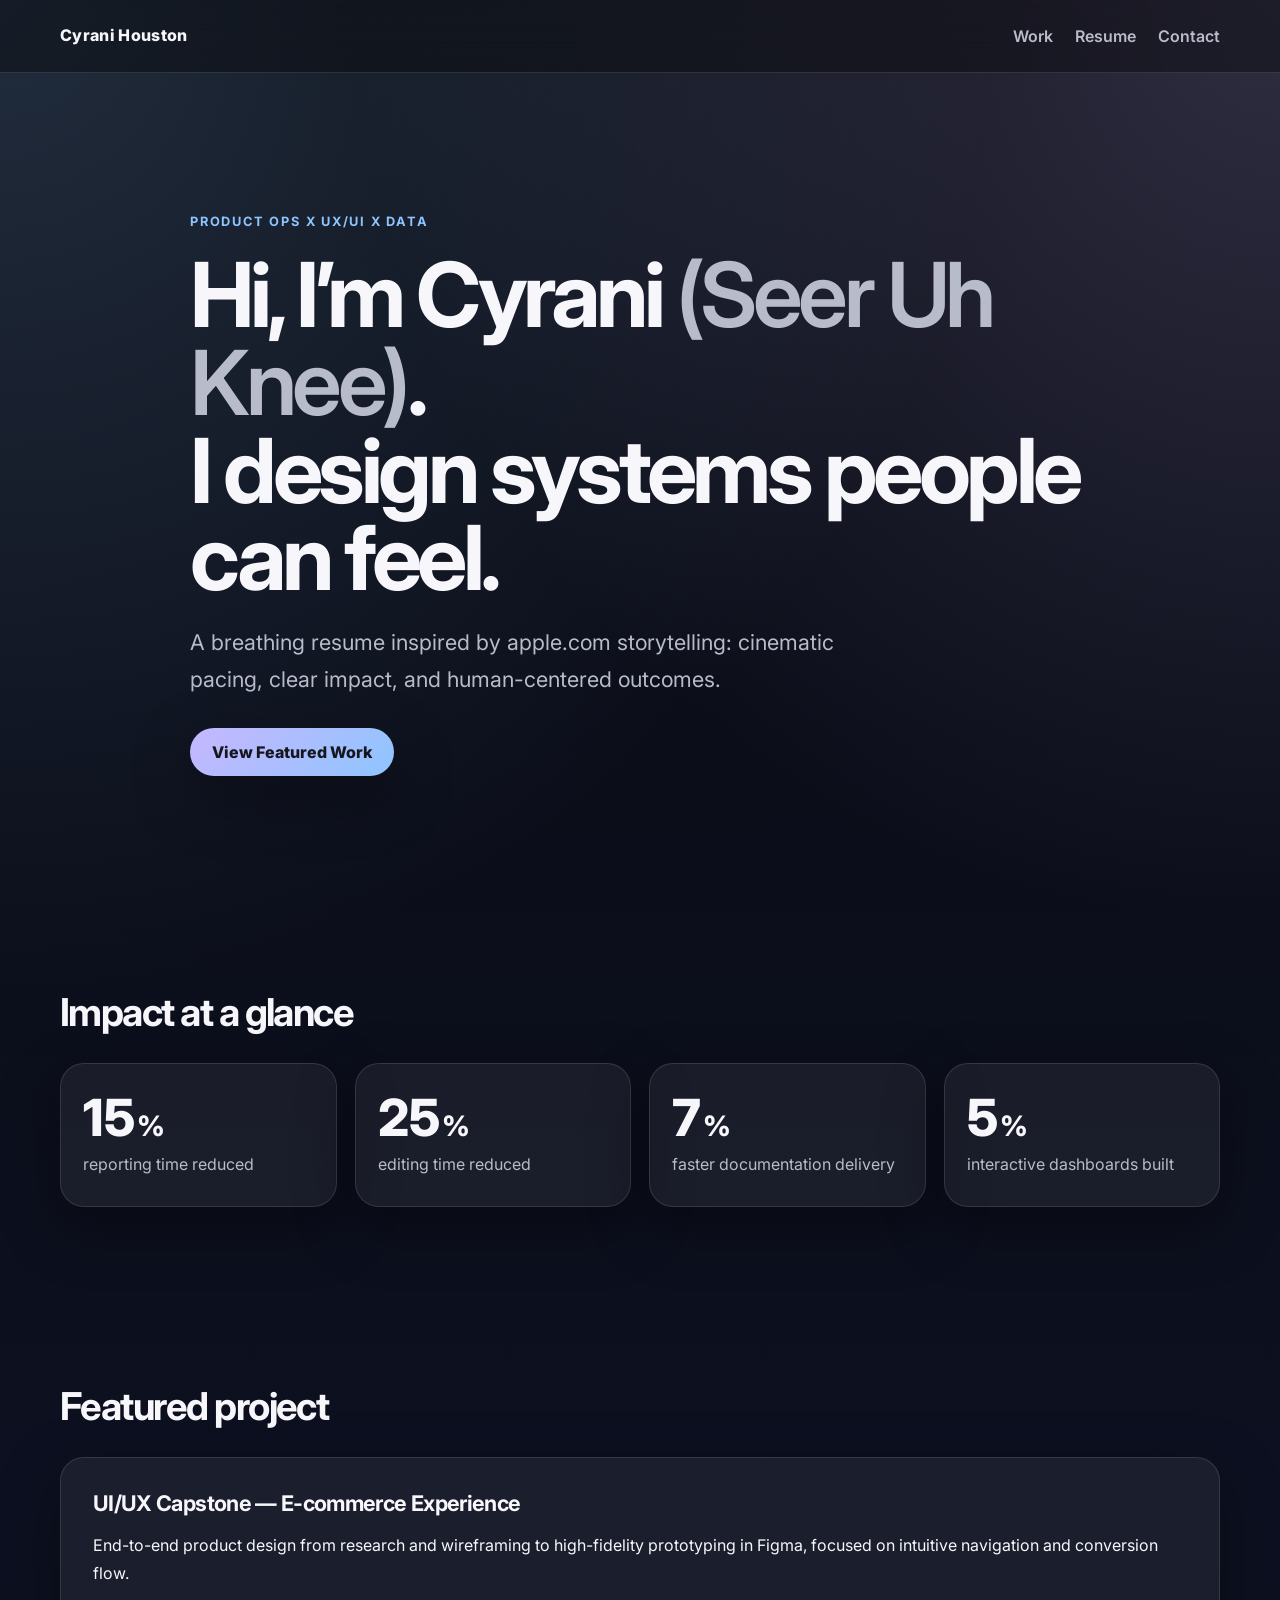
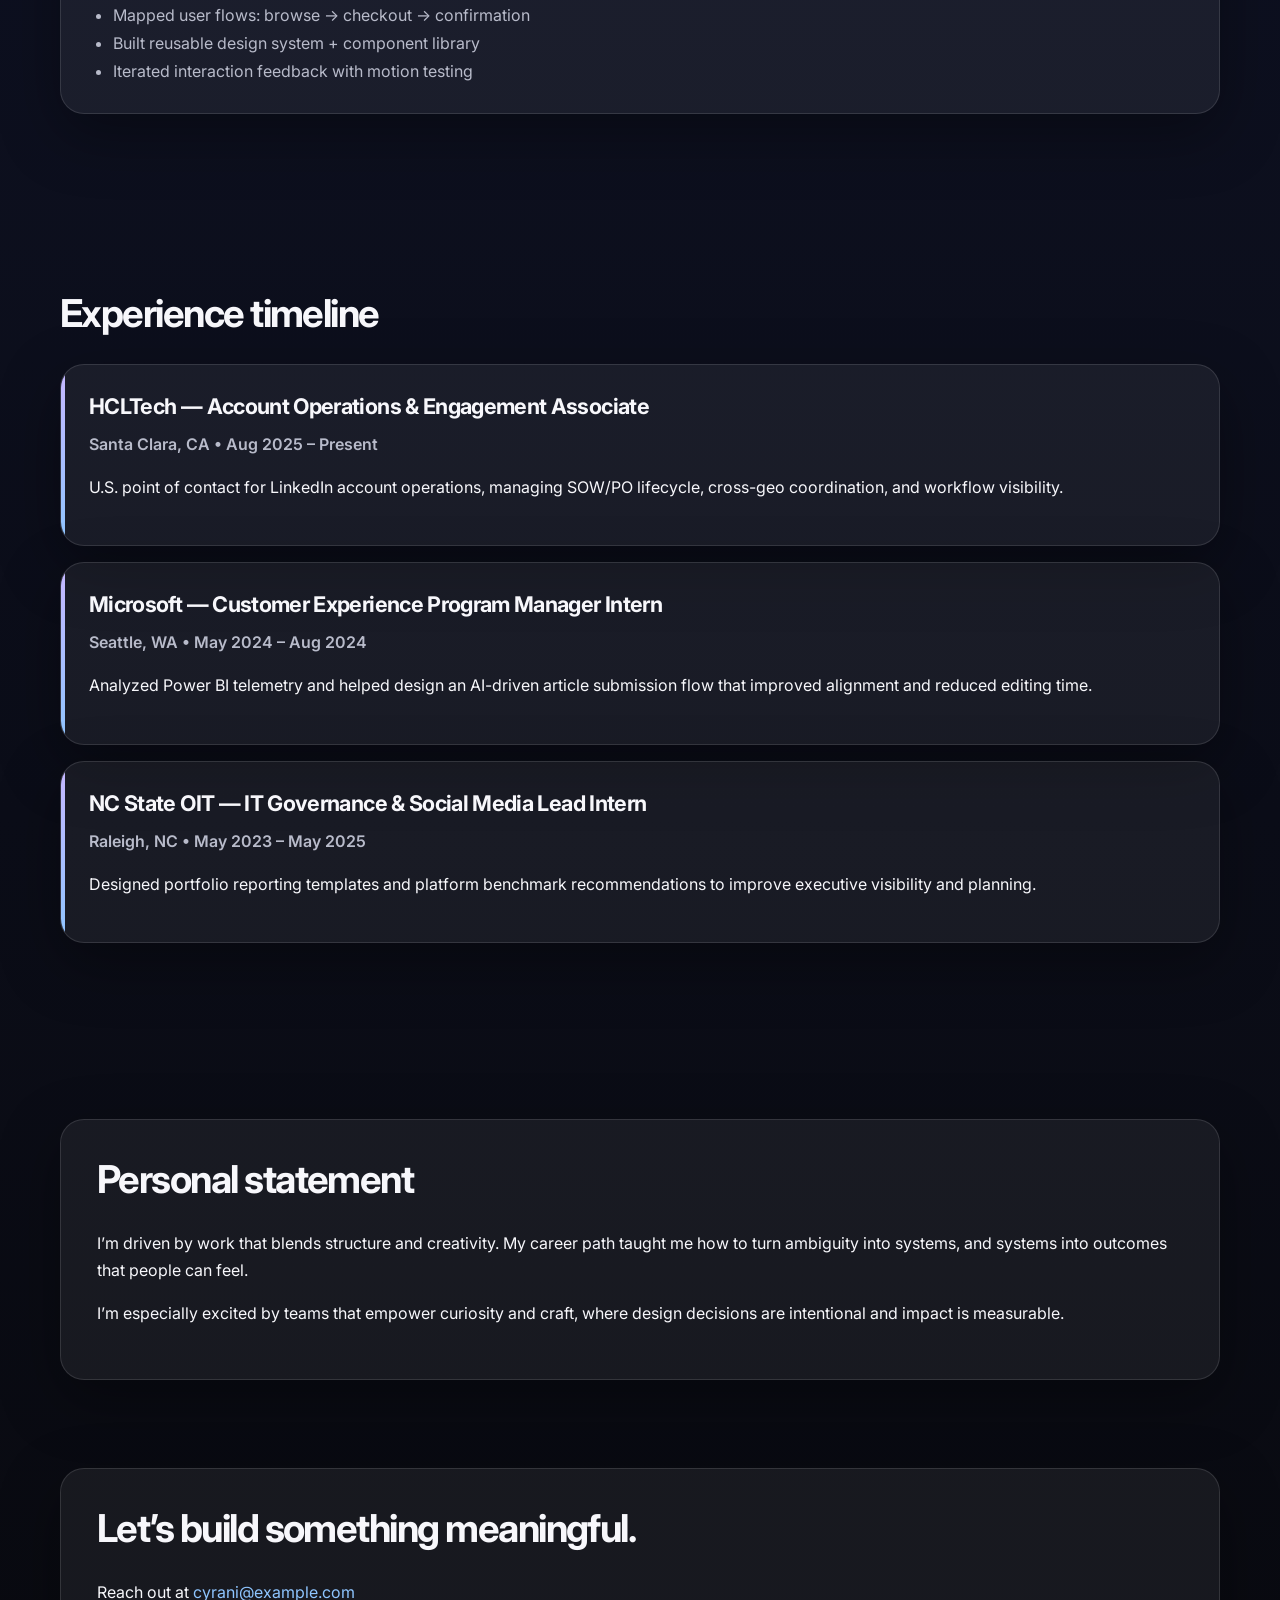
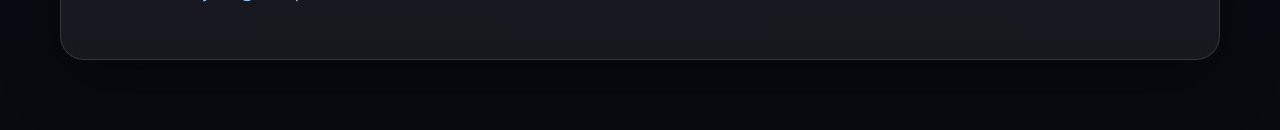
==== index.html @ 0ff436a9 "Add files via upload" ====
<!doctype html>
<html lang="en">
  <head>
    <meta charset="UTF-8" />
    <meta name="viewport" content="width=device-width, initial-scale=1.0" />
    <title>Cyrani Houston | Interactive Portfolio</title>
    <meta
      name="description"
      content="Interactive UX/UI portfolio and breathing resume for Cyrani Houston."
    />
    <link rel="preconnect" href="https://fonts.googleapis.com" />
    <link rel="preconnect" href="https://fonts.gstatic.com" crossorigin />
    <link
      href="https://fonts.googleapis.com/css2?family=Inter:wght@400;500;600;700;800&display=swap"
      rel="stylesheet"
    />
    <style>
      :root {
        --bg: #0a0a0f;
        --panel: rgba(255,255,255,0.06);
        --panel-strong: rgba(255,255,255,0.1);
        --text: #f7f7fb;
        --muted: #b8bbca;
        --line: rgba(255,255,255,0.12);
        --accent: #c7b7ff;
        --accent-2: #8ec5ff;
        --shadow: 0 20px 60px rgba(0,0,0,0.35);
        --radius: 24px;
        --max: 1160px;
      }

      * { box-sizing: border-box; }
      html { scroll-behavior: smooth; }
      body {
        margin: 0;
        font-family: "Inter", system-ui, sans-serif;
        background:
          radial-gradient(circle at top left, rgba(142,197,255,0.18), transparent 28%),
          radial-gradient(circle at top right, rgba(199,183,255,0.20), transparent 26%),
          linear-gradient(180deg, #090b12 0%, #0d1020 45%, #090a10 100%);
        color: var(--text);
      }

      a { color: inherit; text-decoration: none; }
      .container { width: min(calc(100% - 40px), var(--max)); margin: 0 auto; }
      .section { padding: 88px 0; }

      .nav {
        position: sticky;
        top: 0;
        z-index: 10;
        backdrop-filter: blur(16px);
        background: rgba(10,10,15,0.45);
        border-bottom: 1px solid var(--line);
      }
      .nav-inner {
        display: flex;
        align-items: center;
        justify-content: space-between;
        min-height: 72px;
      }
      .logo { font-weight: 800; letter-spacing: 0.02em; }
      .nav nav { display: flex; gap: 22px; }
      .nav a { color: var(--muted); font-weight: 600; }
      .nav a:hover { color: var(--text); }

      .hero {
        min-height: calc(100vh - 72px);
        display: flex;
        align-items: center;
      }
      .hero-grid {
        max-width: 900px;
      }
      .eyebrow {
        color: var(--accent-2);
        font-weight: 700;
        text-transform: uppercase;
        letter-spacing: 0.14em;
        font-size: 0.8rem;
        margin-bottom: 18px;
      }
      h1 {
        font-size: clamp(2.9rem, 7vw, 5.8rem);
        line-height: 0.98;
        letter-spacing: -0.05em;
        margin: 0 0 22px;
      }
      .muted { color: var(--muted); font-weight: 600; }
      .lead {
        font-size: clamp(1.05rem, 2vw, 1.35rem);
        line-height: 1.7;
        max-width: 720px;
        color: var(--muted);
        margin-bottom: 30px;
      }
      .btn {
        display: inline-flex;
        align-items: center;
        gap: 10px;
        padding: 14px 22px;
        border-radius: 999px;
        background: linear-gradient(135deg, var(--accent), var(--accent-2));
        color: #15161e;
        font-weight: 800;
        box-shadow: var(--shadow);
      }

      h2 {
        font-size: clamp(1.8rem, 3vw, 3rem);
        letter-spacing: -0.04em;
        margin: 0 0 28px;
      }
      h3 {
        font-size: 1.35rem;
        margin: 0 0 12px;
        letter-spacing: -0.03em;
      }
      p { line-height: 1.7; }

      .metric-grid {
        display: grid;
        grid-template-columns: repeat(4, minmax(0, 1fr));
        gap: 18px;
      }
      .metric-card,
      .card,
      .timeline-item,
      .statement .container,
      .footer .container {
        background: var(--panel);
        border: 1px solid var(--line);
        border-radius: var(--radius);
        box-shadow: var(--shadow);
      }
      .metric-card {
        padding: 28px 22px;
      }
      .metric {
        font-size: clamp(2.1rem, 4vw, 3.5rem);
        font-weight: 800;
        line-height: 1;
        margin: 0 0 8px;
      }
      .metric::after { content: "%"; font-size: 0.55em; margin-left: 2px; }
      .metric-label { margin: 0; color: var(--muted); }

      .card { padding: 32px; }
      ul {
        margin: 18px 0 0;
        padding-left: 20px;
        color: var(--muted);
      }
      li + li { margin-top: 8px; }

      .timeline {
        display: grid;
        gap: 16px;
      }
      .timeline-item { padding: 28px; position: relative; overflow: hidden; }
      .timeline-item::before {
        content: "";
        position: absolute;
        inset: 0 auto 0 0;
        width: 4px;
        background: linear-gradient(180deg, var(--accent), var(--accent-2));
      }
      .meta { color: var(--muted); margin: 0 0 12px; font-weight: 600; }

      .statement .container,
      .footer .container { padding: 36px; }
      .footer { padding: 0 0 70px; }
      .footer a { color: var(--accent-2); }

      .reveal {
        opacity: 0;
        transform: translateY(24px);
        transition: opacity 0.8s ease, transform 0.8s ease;
      }
      .reveal.visible {
        opacity: 1;
        transform: translateY(0);
      }

      @media (max-width: 900px) {
        .metric-grid { grid-template-columns: repeat(2, minmax(0, 1fr)); }
      }

      @media (max-width: 640px) {
        .nav-inner { min-height: 64px; }
        .nav nav { gap: 14px; font-size: 0.95rem; }
        .section { padding: 68px 0; }
        .hero { min-height: auto; padding-top: 40px; }
        .metric-grid { grid-template-columns: 1fr; }
        .card, .timeline-item, .statement .container, .footer .container { padding: 24px; }
      }
    </style>
  </head>
  <body>
    <header class="nav">
      <div class="container nav-inner">
        <p class="logo">Cyrani Houston</p>
        <nav>
          <a href="#work">Work</a>
          <a href="#resume">Resume</a>
          <a href="#contact">Contact</a>
        </nav>
      </div>
    </header>

    <main>
      <section class="hero section">
        <div class="container hero-grid reveal">
          <p class="eyebrow">Product Ops x UX/UI x Data</p>
          <h1>
            Hi, I’m Cyrani <span class="muted">(Seer Uh Knee)</span>.<br />
            I design systems people can feel.
          </h1>
          <p class="lead">
            A breathing resume inspired by apple.com storytelling: cinematic pacing,
            clear impact, and human-centered outcomes.
          </p>
          <a class="btn" href="#work">View Featured Work</a>
        </div>
      </section>

      <section class="impact section">
        <div class="container reveal">
          <h2>Impact at a glance</h2>
          <div class="metric-grid">
            <article class="metric-card">
              <p class="metric" data-target="30">0</p>
              <p class="metric-label">reporting time reduced</p>
            </article>
            <article class="metric-card">
              <p class="metric" data-target="50">0</p>
              <p class="metric-label">editing time reduced</p>
            </article>
            <article class="metric-card">
              <p class="metric" data-target="15">0</p>
              <p class="metric-label">faster documentation delivery</p>
            </article>
            <article class="metric-card">
              <p class="metric" data-target="10">0</p>
              <p class="metric-label">interactive dashboards built</p>
            </article>
          </div>
        </div>
      </section>

      <section id="work" class="section">
        <div class="container reveal">
          <h2>Featured project</h2>
          <article class="card">
            <h3>UI/UX Capstone — E-commerce Experience</h3>
            <p>
              End-to-end product design from research and wireframing to
              high-fidelity prototyping in Figma, focused on intuitive navigation
              and conversion flow.
            </p>
            <ul>
              <li>Mapped user flows: browse → checkout → confirmation</li>
              <li>Built reusable design system + component library</li>
              <li>Iterated interaction feedback with motion testing</li>
            </ul>
          </article>
        </div>
      </section>

      <section id="resume" class="section">
        <div class="container reveal">
          <h2>Experience timeline</h2>
          <div class="timeline">
            <article class="timeline-item">
              <h3>HCLTech — Account Operations & Engagement Associate</h3>
              <p class="meta">Santa Clara, CA • Aug 2025 – Present</p>
              <p>
                U.S. point of contact for LinkedIn account operations, managing
                SOW/PO lifecycle, cross-geo coordination, and workflow visibility.
              </p>
            </article>
            <article class="timeline-item">
              <h3>Microsoft — Customer Experience Program Manager Intern</h3>
              <p class="meta">Seattle, WA • May 2024 – Aug 2024</p>
              <p>
                Analyzed Power BI telemetry and helped design an AI-driven article
                submission flow that improved alignment and reduced editing time.
              </p>
            </article>
            <article class="timeline-item">
              <h3>NC State OIT — IT Governance & Social Media Lead Intern</h3>
              <p class="meta">Raleigh, NC • May 2023 – May 2025</p>
              <p>
                Designed portfolio reporting templates and platform benchmark
                recommendations to improve executive visibility and planning.
              </p>
            </article>
          </div>
        </div>
      </section>

      <section class="section statement">
        <div class="container reveal">
          <h2>Personal statement</h2>
          <p>
            I’m driven by work that blends structure and creativity. My career path
            taught me how to turn ambiguity into systems, and systems into outcomes
            that people can feel.
          </p>
          <p>
            I’m especially excited by teams that empower curiosity and craft, where
            design decisions are intentional and impact is measurable.
          </p>
        </div>
      </section>
    </main>

    <footer id="contact" class="footer">
      <div class="container reveal">
        <h2>Let’s build something meaningful.</h2>
        <p>
          Reach out at
          <a href="mailto:cyrani@example.com">cyrani@example.com</a>
        </p>
      </div>
    </footer>

    <script>
      const observer = new IntersectionObserver((entries) => {
        entries.forEach((entry) => {
          if (entry.isIntersecting) entry.target.classList.add('visible');
        });
      }, { threshold: 0.15 });

      document.querySelectorAll('.reveal').forEach((el) => observer.observe(el));

      const animateMetric = (el) => {
        const target = Number(el.dataset.target || 0);
        const duration = 1200;
        const start = performance.now();

        const step = (now) => {
          const progress = Math.min((now - start) / duration, 1);
          el.textContent = Math.floor(progress * target);
          if (progress < 1) requestAnimationFrame(step);
          else el.textContent = target;
        };

        requestAnimationFrame(step);
      };

      const metricObserver = new IntersectionObserver((entries) => {
        entries.forEach((entry) => {
          if (entry.isIntersecting && !entry.target.dataset.animated) {
            entry.target.dataset.animated = 'true';
            animateMetric(entry.target);
          }
        });
      }, { threshold: 0.6 });

      document.querySelectorAll('.metric').forEach((el) => metricObserver.observe(el));
    </script>
  </body>
</html>
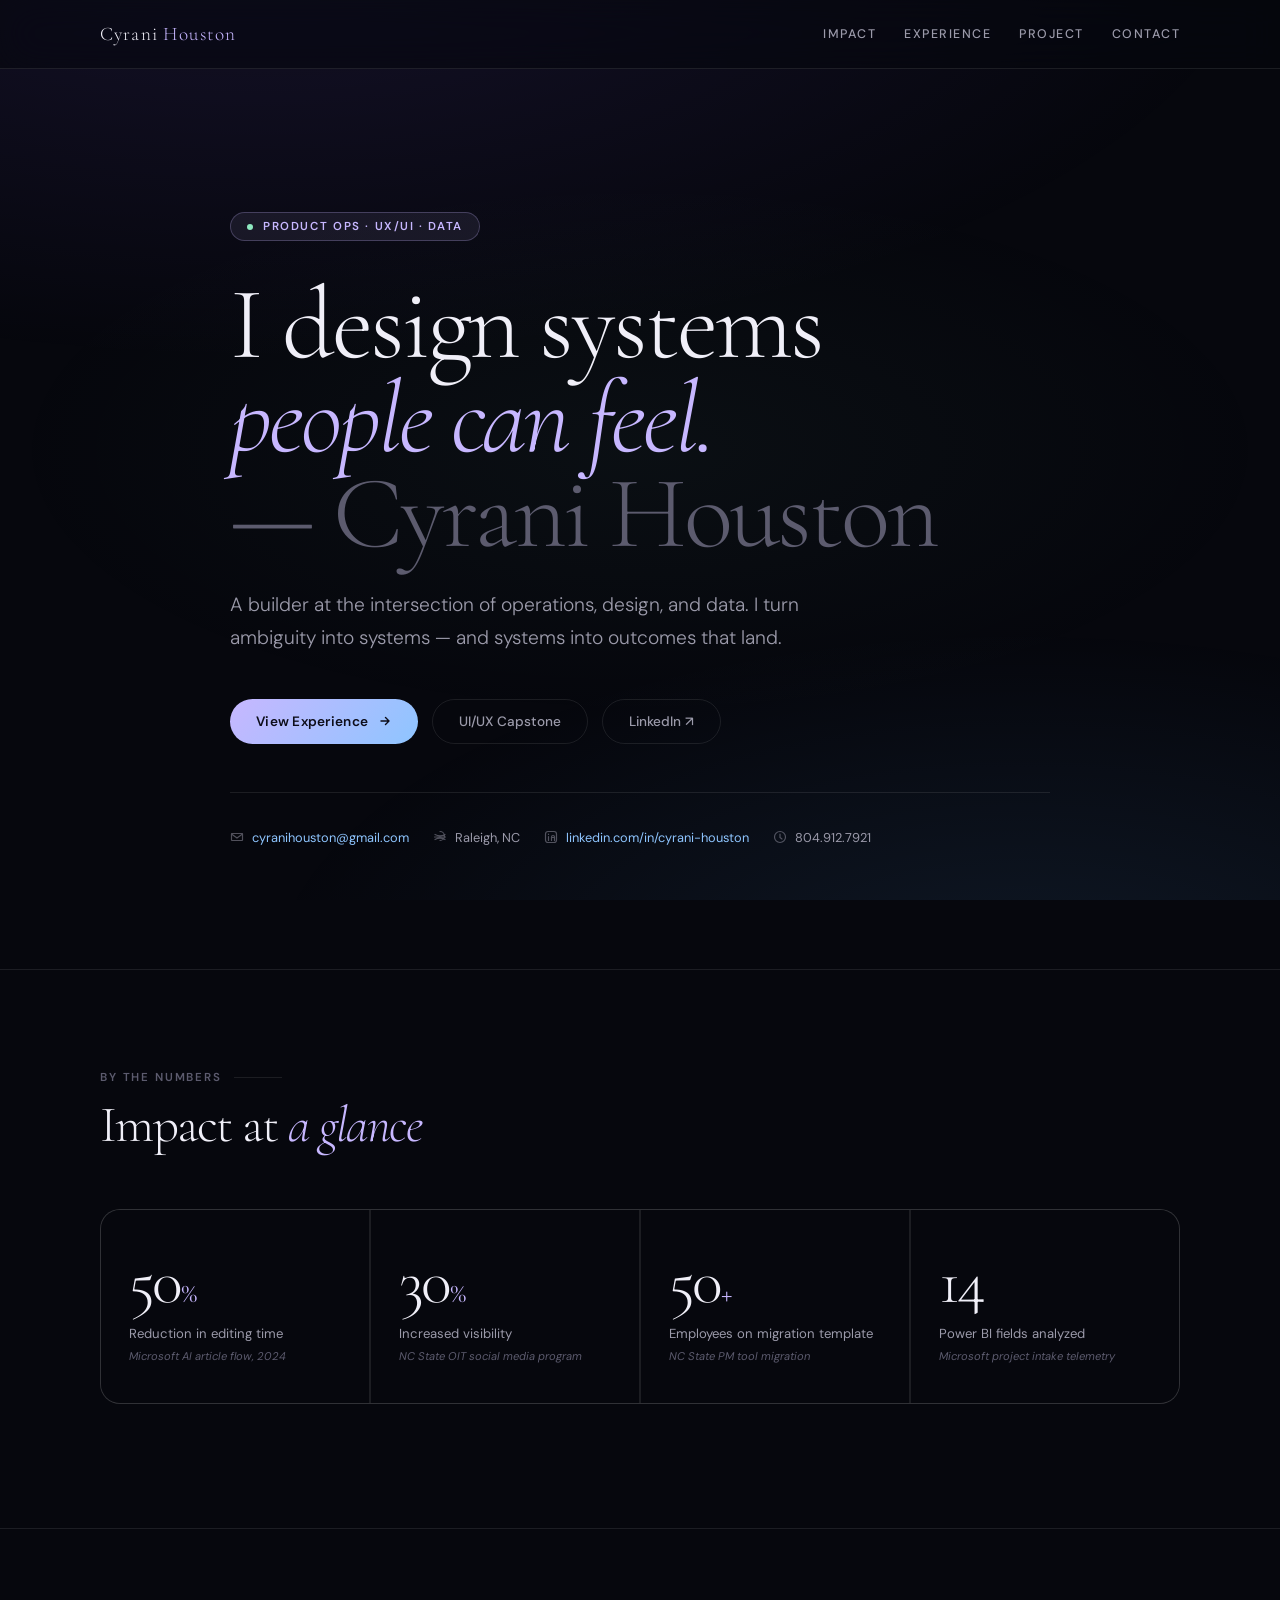
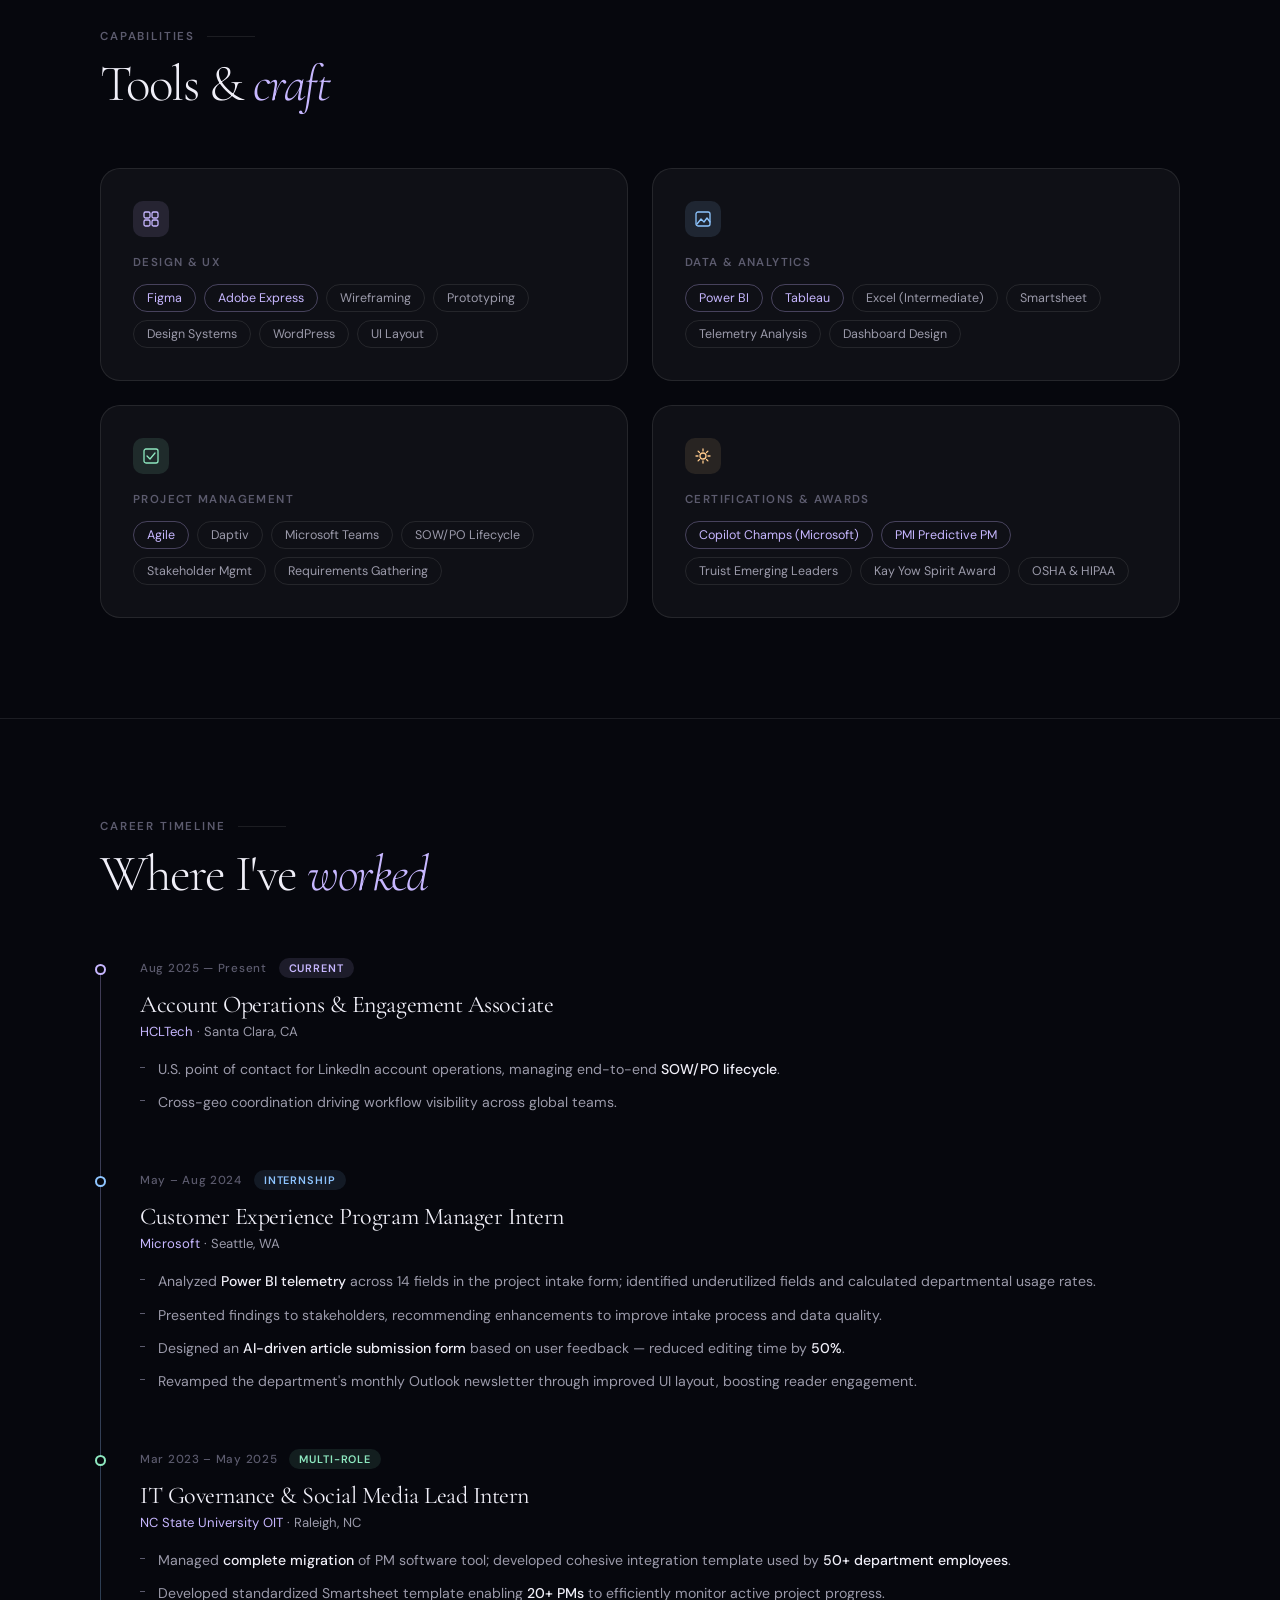
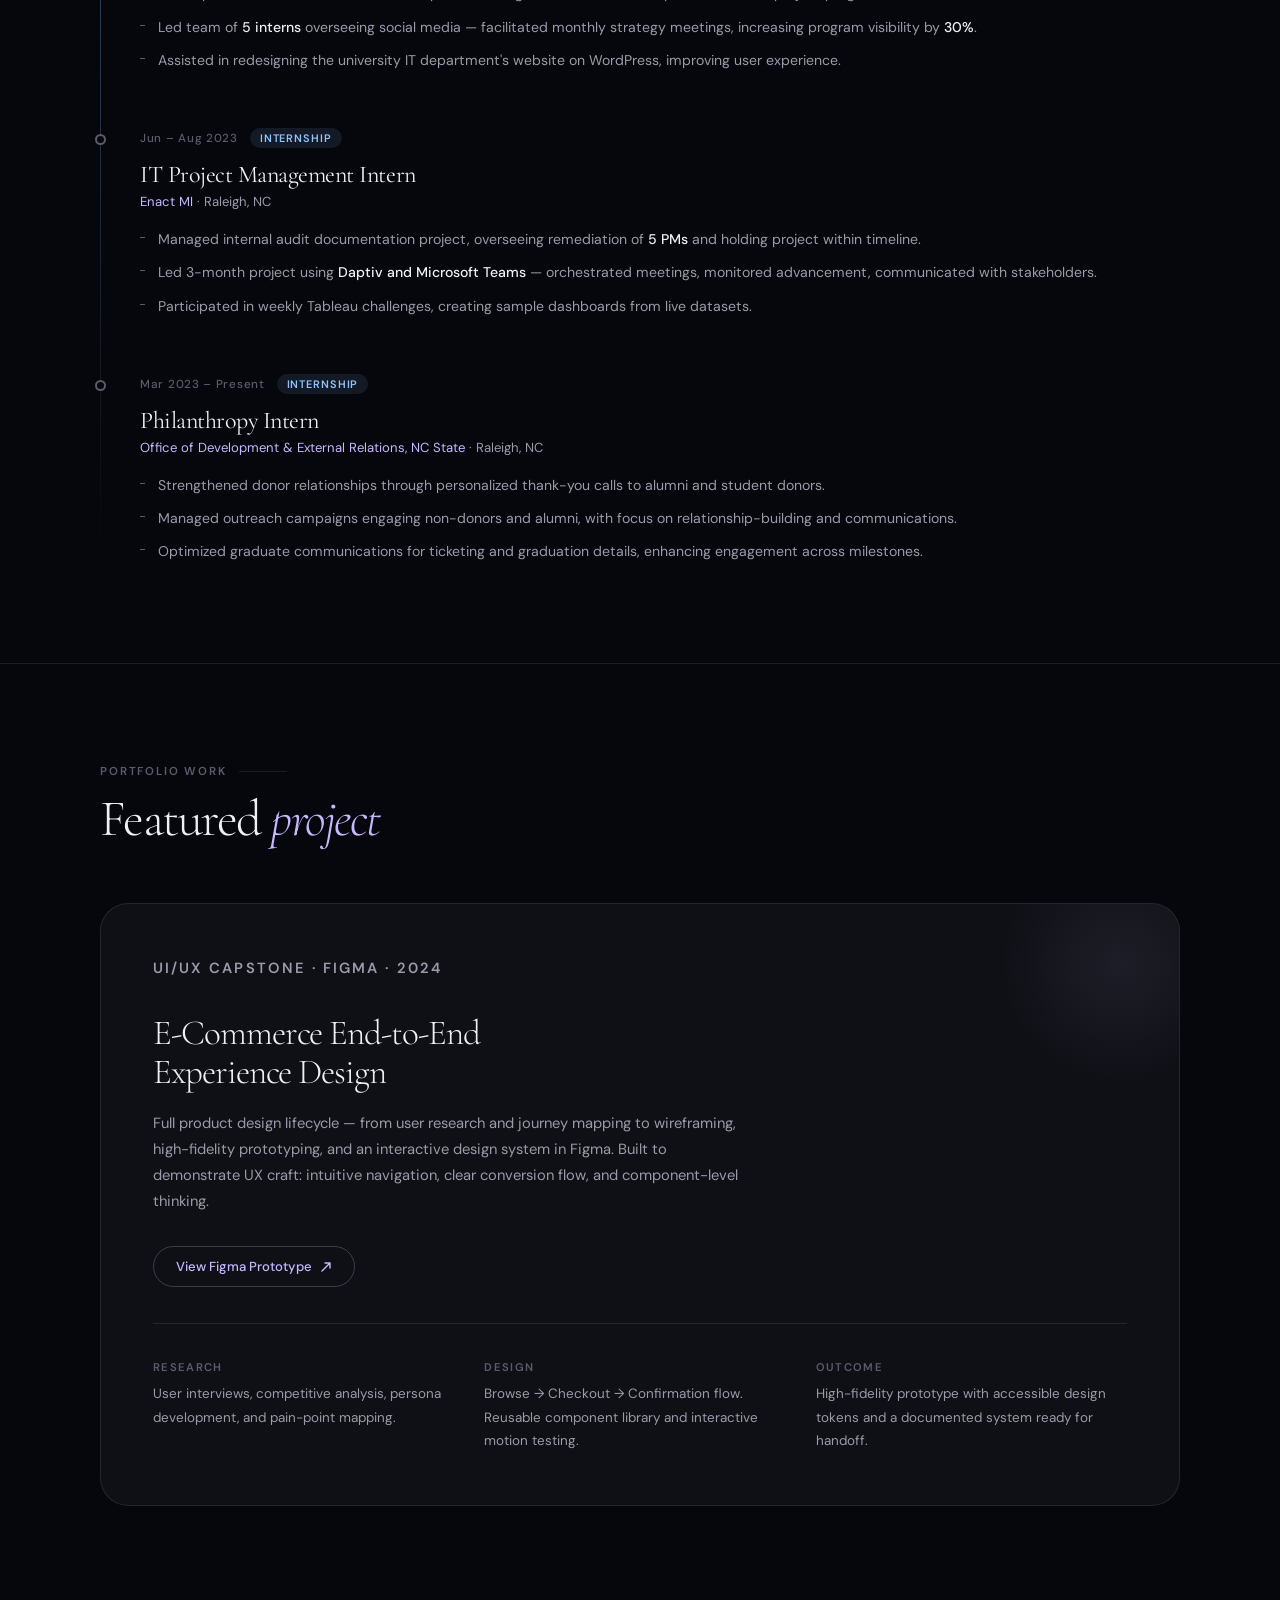
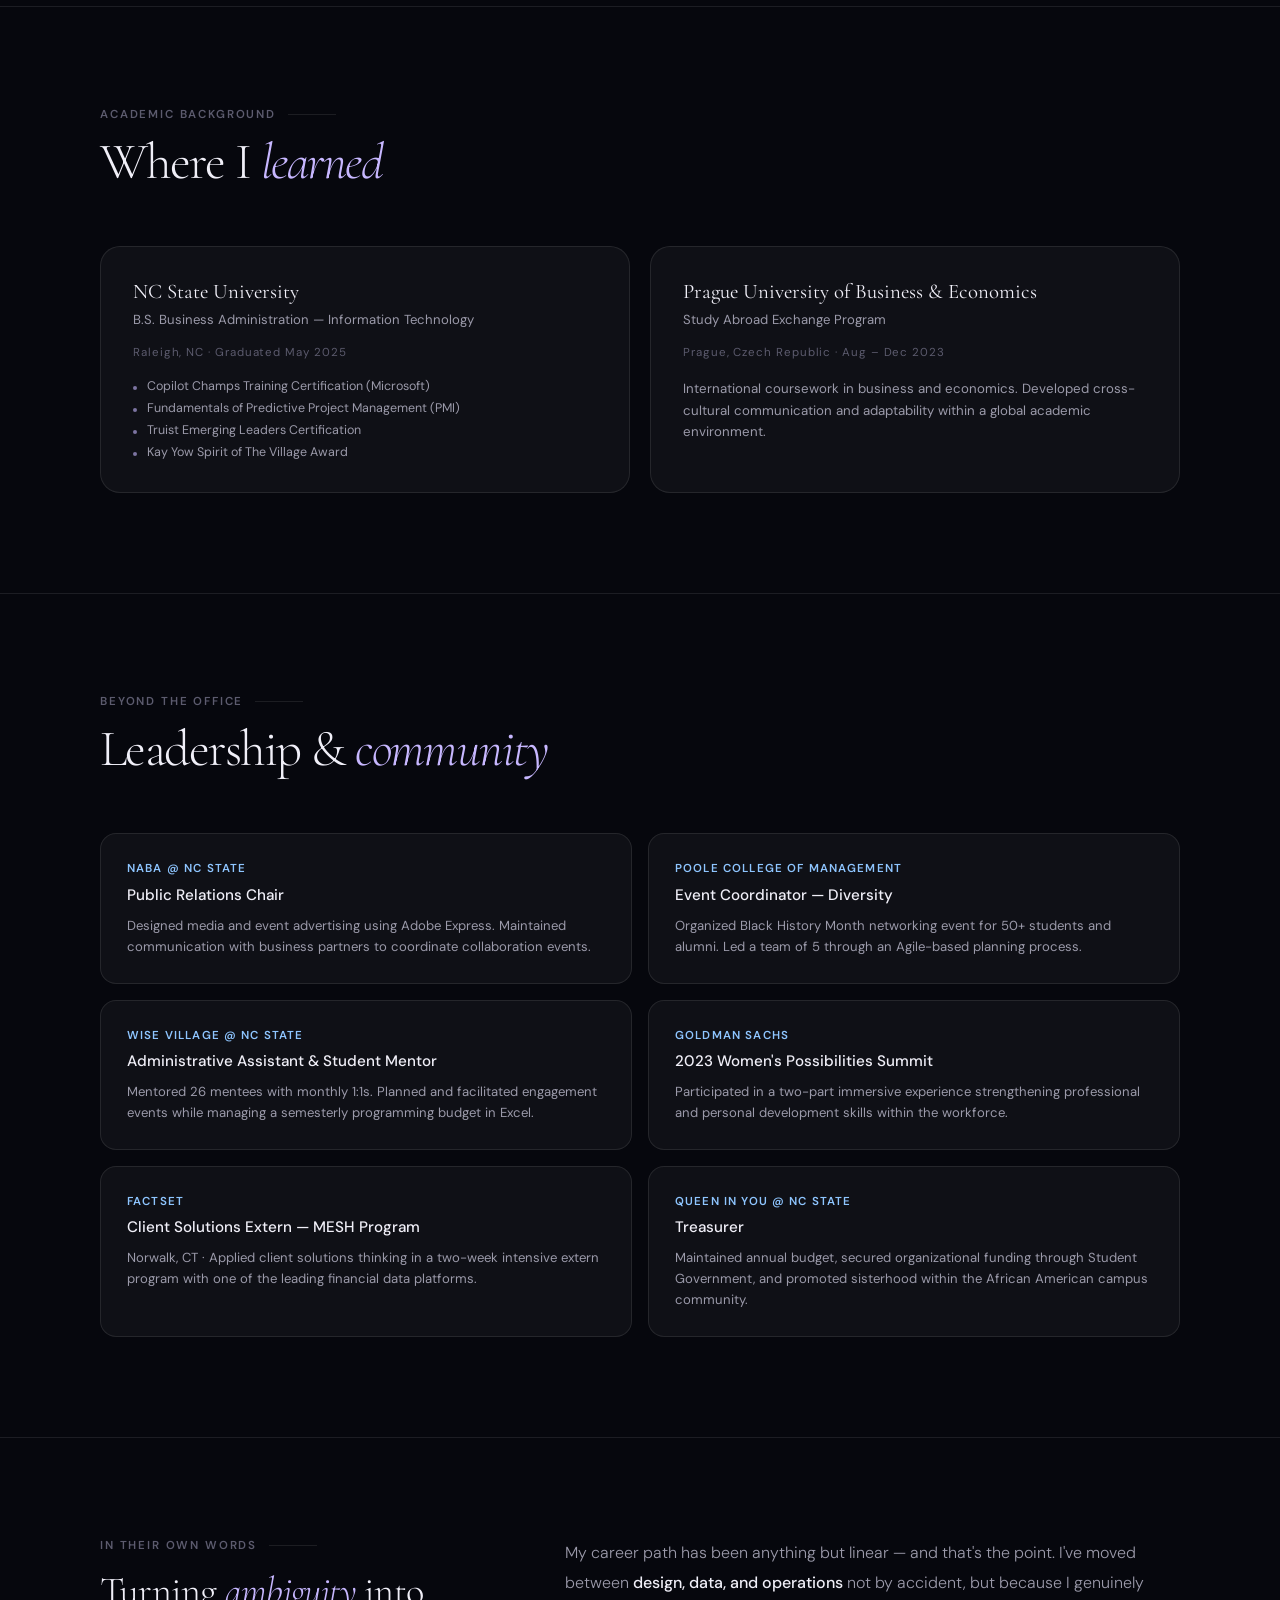
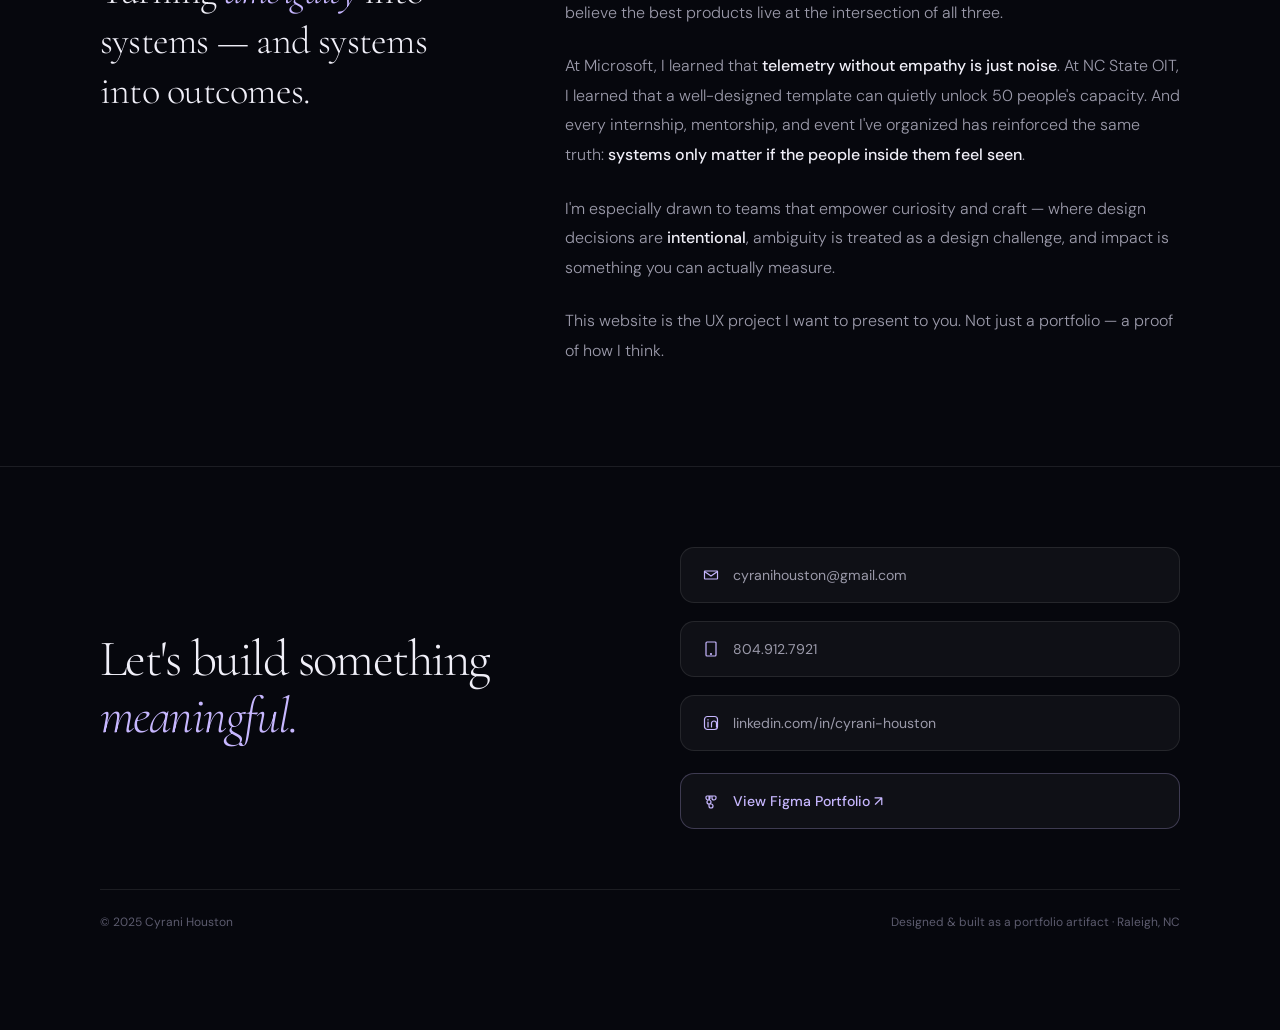
==== commit 1b57c6fb: "Add files via upload" ====
--- a/index.html
+++ b/index.html
@@ -1,364 +1,1196 @@
 <!doctype html>
 <html lang="en">
-  <head>
-    <meta charset="UTF-8" />
-    <meta name="viewport" content="width=device-width, initial-scale=1.0" />
-    <title>Cyrani Houston | Interactive Portfolio</title>
-    <meta
-      name="description"
-      content="Interactive UX/UI portfolio and breathing resume for Cyrani Houston."
-    />
-    <link rel="preconnect" href="https://fonts.googleapis.com" />
-    <link rel="preconnect" href="https://fonts.gstatic.com" crossorigin />
-    <link
-      href="https://fonts.googleapis.com/css2?family=Inter:wght@400;500;600;700;800&display=swap"
-      rel="stylesheet"
-    />
-    <style>
-      :root {
-        --bg: #0a0a0f;
-        --panel: rgba(255,255,255,0.06);
-        --panel-strong: rgba(255,255,255,0.1);
-        --text: #f7f7fb;
-        --muted: #b8bbca;
-        --line: rgba(255,255,255,0.12);
-        --accent: #c7b7ff;
-        --accent-2: #8ec5ff;
-        --shadow: 0 20px 60px rgba(0,0,0,0.35);
-        --radius: 24px;
-        --max: 1160px;
-      }
-
-      * { box-sizing: border-box; }
-      html { scroll-behavior: smooth; }
-      body {
-        margin: 0;
-        font-family: "Inter", system-ui, sans-serif;
-        background:
-          radial-gradient(circle at top left, rgba(142,197,255,0.18), transparent 28%),
-          radial-gradient(circle at top right, rgba(199,183,255,0.20), transparent 26%),
-          linear-gradient(180deg, #090b12 0%, #0d1020 45%, #090a10 100%);
-        color: var(--text);
-      }
-
-      a { color: inherit; text-decoration: none; }
-      .container { width: min(calc(100% - 40px), var(--max)); margin: 0 auto; }
-      .section { padding: 88px 0; }
-
-      .nav {
-        position: sticky;
-        top: 0;
-        z-index: 10;
-        backdrop-filter: blur(16px);
-        background: rgba(10,10,15,0.45);
-        border-bottom: 1px solid var(--line);
-      }
-      .nav-inner {
-        display: flex;
-        align-items: center;
-        justify-content: space-between;
-        min-height: 72px;
-      }
-      .logo { font-weight: 800; letter-spacing: 0.02em; }
-      .nav nav { display: flex; gap: 22px; }
-      .nav a { color: var(--muted); font-weight: 600; }
-      .nav a:hover { color: var(--text); }
-
-      .hero {
-        min-height: calc(100vh - 72px);
-        display: flex;
-        align-items: center;
-      }
-      .hero-grid {
-        max-width: 900px;
-      }
-      .eyebrow {
-        color: var(--accent-2);
-        font-weight: 700;
-        text-transform: uppercase;
-        letter-spacing: 0.14em;
-        font-size: 0.8rem;
-        margin-bottom: 18px;
-      }
-      h1 {
-        font-size: clamp(2.9rem, 7vw, 5.8rem);
-        line-height: 0.98;
-        letter-spacing: -0.05em;
-        margin: 0 0 22px;
-      }
-      .muted { color: var(--muted); font-weight: 600; }
-      .lead {
-        font-size: clamp(1.05rem, 2vw, 1.35rem);
-        line-height: 1.7;
-        max-width: 720px;
-        color: var(--muted);
-        margin-bottom: 30px;
-      }
-      .btn {
-        display: inline-flex;
-        align-items: center;
-        gap: 10px;
-        padding: 14px 22px;
-        border-radius: 999px;
-        background: linear-gradient(135deg, var(--accent), var(--accent-2));
-        color: #15161e;
-        font-weight: 800;
-        box-shadow: var(--shadow);
-      }
-
-      h2 {
-        font-size: clamp(1.8rem, 3vw, 3rem);
-        letter-spacing: -0.04em;
-        margin: 0 0 28px;
-      }
-      h3 {
-        font-size: 1.35rem;
-        margin: 0 0 12px;
-        letter-spacing: -0.03em;
-      }
-      p { line-height: 1.7; }
-
-      .metric-grid {
-        display: grid;
-        grid-template-columns: repeat(4, minmax(0, 1fr));
-        gap: 18px;
-      }
-      .metric-card,
-      .card,
-      .timeline-item,
-      .statement .container,
-      .footer .container {
-        background: var(--panel);
-        border: 1px solid var(--line);
-        border-radius: var(--radius);
-        box-shadow: var(--shadow);
-      }
-      .metric-card {
-        padding: 28px 22px;
-      }
-      .metric {
-        font-size: clamp(2.1rem, 4vw, 3.5rem);
-        font-weight: 800;
-        line-height: 1;
-        margin: 0 0 8px;
-      }
-      .metric::after { content: "%"; font-size: 0.55em; margin-left: 2px; }
-      .metric-label { margin: 0; color: var(--muted); }
-
-      .card { padding: 32px; }
-      ul {
-        margin: 18px 0 0;
-        padding-left: 20px;
-        color: var(--muted);
-      }
-      li + li { margin-top: 8px; }
-
-      .timeline {
-        display: grid;
-        gap: 16px;
-      }
-      .timeline-item { padding: 28px; position: relative; overflow: hidden; }
-      .timeline-item::before {
-        content: "";
-        position: absolute;
-        inset: 0 auto 0 0;
-        width: 4px;
-        background: linear-gradient(180deg, var(--accent), var(--accent-2));
-      }
-      .meta { color: var(--muted); margin: 0 0 12px; font-weight: 600; }
-
-      .statement .container,
-      .footer .container { padding: 36px; }
-      .footer { padding: 0 0 70px; }
-      .footer a { color: var(--accent-2); }
-
-      .reveal {
-        opacity: 0;
-        transform: translateY(24px);
-        transition: opacity 0.8s ease, transform 0.8s ease;
-      }
-      .reveal.visible {
-        opacity: 1;
-        transform: translateY(0);
-      }
-
-      @media (max-width: 900px) {
-        .metric-grid { grid-template-columns: repeat(2, minmax(0, 1fr)); }
-      }
-
-      @media (max-width: 640px) {
-        .nav-inner { min-height: 64px; }
-        .nav nav { gap: 14px; font-size: 0.95rem; }
-        .section { padding: 68px 0; }
-        .hero { min-height: auto; padding-top: 40px; }
-        .metric-grid { grid-template-columns: 1fr; }
-        .card, .timeline-item, .statement .container, .footer .container { padding: 24px; }
-      }
-    </style>
-  </head>
-  <body>
-    <header class="nav">
-      <div class="container nav-inner">
-        <p class="logo">Cyrani Houston</p>
-        <nav>
-          <a href="#work">Work</a>
-          <a href="#resume">Resume</a>
-          <a href="#contact">Contact</a>
-        </nav>
+<head>
+  <meta charset="UTF-8" />
+  <meta name="viewport" content="width=device-width, initial-scale=1.0" />
+  <title>Cyrani Houston — Product Ops · UX/UI · Data</title>
+  <meta name="description" content="Cyrani Houston — Product Operations, UX/UI, and Data. A breathing resume designed for the HR professional who values craft." />
+  <link rel="preconnect" href="https://fonts.googleapis.com" />
+  <link rel="preconnect" href="https://fonts.gstatic.com" crossorigin />
+  <link href="https://fonts.googleapis.com/css2?family=Cormorant+Garamond:ital,wght@0,300;0,400;0,600;1,300;1,400&family=DM+Sans:wght@300;400;500;600&display=swap" rel="stylesheet" />
+
+  <style>
+    :root {
+      --bg: #06070d;
+      --surface: rgba(255,255,255,0.04);
+      --surface-hover: rgba(255,255,255,0.07);
+      --border: rgba(255,255,255,0.09);
+      --border-accent: rgba(199,183,255,0.25);
+      --text: #f0eff8;
+      --muted: #9b9aaa;
+      --subtle: #5c5b6e;
+      --lavender: #c7b7ff;
+      --sky: #8ec5ff;
+      --sage: #8ee8c0;
+      --max: 1080px;
+      --r: 20px;
+    }
+
+    * { box-sizing: border-box; margin: 0; padding: 0; }
+    html { scroll-behavior: smooth; }
+
+    body {
+      font-family: "DM Sans", system-ui, sans-serif;
+      background: var(--bg);
+      color: var(--text);
+      overflow-x: hidden;
+    }
+
+    /* ─── AMBIENT BACKGROUND ─── */
+    body::before {
+      content: "";
+      position: fixed;
+      inset: 0;
+      background:
+        radial-gradient(ellipse 80% 50% at 20% -10%, rgba(140,100,255,0.12), transparent),
+        radial-gradient(ellipse 60% 40% at 80% 110%, rgba(100,180,255,0.10), transparent),
+        radial-gradient(ellipse 50% 30% at 50% 50%, rgba(142,232,192,0.04), transparent);
+      pointer-events: none;
+      z-index: 0;
+    }
+
+    a { color: inherit; text-decoration: none; }
+    .container { width: min(calc(100% - 48px), var(--max)); margin: 0 auto; position: relative; z-index: 1; }
+
+    /* ─── NAV ─── */
+    .nav {
+      position: sticky;
+      top: 0;
+      z-index: 100;
+      backdrop-filter: blur(20px) saturate(1.4);
+      -webkit-backdrop-filter: blur(20px) saturate(1.4);
+      background: rgba(6,7,13,0.6);
+      border-bottom: 1px solid var(--border);
+    }
+    .nav-inner {
+      display: flex;
+      align-items: center;
+      justify-content: space-between;
+      height: 68px;
+    }
+    .nav-logo {
+      font-family: "Cormorant Garamond", Georgia, serif;
+      font-size: 1.2rem;
+      font-weight: 300;
+      letter-spacing: 0.06em;
+      color: var(--text);
+    }
+    .nav-logo span { color: var(--lavender); }
+    .nav-links { display: flex; gap: 28px; }
+    .nav-links a {
+      font-size: 0.78rem;
+      font-weight: 500;
+      letter-spacing: 0.12em;
+      text-transform: uppercase;
+      color: var(--muted);
+      transition: color 0.2s;
+    }
+    .nav-links a:hover { color: var(--text); }
+
+    /* ─── HERO ─── */
+    .hero {
+      min-height: 100vh;
+      display: grid;
+      place-items: center;
+      padding: 100px 0 80px;
+    }
+    .hero-inner { max-width: 820px; }
+    .hero-tag {
+      display: inline-flex;
+      align-items: center;
+      gap: 10px;
+      padding: 6px 16px;
+      background: rgba(199,183,255,0.08);
+      border: 1px solid var(--border-accent);
+      border-radius: 999px;
+      font-size: 0.72rem;
+      font-weight: 600;
+      letter-spacing: 0.14em;
+      text-transform: uppercase;
+      color: var(--lavender);
+      margin-bottom: 36px;
+    }
+    .hero-tag::before {
+      content: "";
+      width: 6px;
+      height: 6px;
+      border-radius: 50%;
+      background: var(--sage);
+      animation: pulse 2s infinite;
+    }
+    @keyframes pulse {
+      0%, 100% { opacity: 1; transform: scale(1); }
+      50% { opacity: 0.4; transform: scale(0.7); }
+    }
+    .hero h1 {
+      font-family: "Cormorant Garamond", Georgia, serif;
+      font-size: clamp(3.4rem, 8vw, 7rem);
+      font-weight: 300;
+      line-height: 0.92;
+      letter-spacing: -0.03em;
+      margin-bottom: 28px;
+    }
+    .hero h1 em {
+      font-style: italic;
+      color: var(--lavender);
+    }
+    .hero h1 .dim { color: var(--subtle); }
+    .hero-sub {
+      font-size: clamp(1rem, 1.6vw, 1.2rem);
+      line-height: 1.75;
+      color: var(--muted);
+      max-width: 600px;
+      margin-bottom: 44px;
+      font-weight: 300;
+    }
+    .hero-ctas { display: flex; gap: 14px; flex-wrap: wrap; }
+    .btn-primary {
+      display: inline-flex;
+      align-items: center;
+      gap: 10px;
+      padding: 13px 26px;
+      border-radius: 999px;
+      background: linear-gradient(130deg, var(--lavender), var(--sky));
+      color: #0d0d1a;
+      font-size: 0.85rem;
+      font-weight: 600;
+      letter-spacing: 0.02em;
+      transition: transform 0.2s, box-shadow 0.2s;
+    }
+    .btn-primary:hover { transform: translateY(-2px); box-shadow: 0 16px 48px rgba(150,130,255,0.3); }
+    .btn-ghost {
+      display: inline-flex;
+      align-items: center;
+      gap: 10px;
+      padding: 13px 26px;
+      border-radius: 999px;
+      border: 1px solid var(--border);
+      color: var(--muted);
+      font-size: 0.85rem;
+      font-weight: 500;
+      transition: color 0.2s, border-color 0.2s;
+    }
+    .btn-ghost:hover { color: var(--text); border-color: var(--border-accent); }
+
+    /* ─── CONTACT BAR ─── */
+    .contact-bar {
+      display: flex;
+      gap: 24px;
+      flex-wrap: wrap;
+      margin-top: 48px;
+      padding-top: 36px;
+      border-top: 1px solid var(--border);
+    }
+    .contact-item {
+      display: flex;
+      align-items: center;
+      gap: 8px;
+      font-size: 0.8rem;
+      color: var(--muted);
+    }
+    .contact-item svg { opacity: 0.5; }
+    .contact-item a { color: var(--sky); }
+    .contact-item a:hover { color: var(--lavender); }
+
+    /* ─── SECTION ─── */
+    section { padding: 100px 0; }
+    .section-label {
+      font-size: 0.72rem;
+      font-weight: 600;
+      letter-spacing: 0.16em;
+      text-transform: uppercase;
+      color: var(--subtle);
+      margin-bottom: 14px;
+      display: flex;
+      align-items: center;
+      gap: 12px;
+    }
+    .section-label::after {
+      content: "";
+      flex: 1;
+      max-width: 48px;
+      height: 1px;
+      background: var(--border);
+    }
+    .section-title {
+      font-family: "Cormorant Garamond", Georgia, serif;
+      font-size: clamp(2rem, 4vw, 3.6rem);
+      font-weight: 300;
+      line-height: 1.05;
+      letter-spacing: -0.03em;
+      margin-bottom: 56px;
+    }
+    .section-title em { font-style: italic; color: var(--lavender); }
+
+    /* ─── IMPACT METRICS ─── */
+    .metrics-grid {
+      display: grid;
+      grid-template-columns: repeat(4, 1fr);
+      gap: 2px;
+      background: var(--border);
+      border: 1px solid var(--border);
+      border-radius: var(--r);
+      overflow: hidden;
+      margin-bottom: 24px;
+    }
+    .metric-cell {
+      background: var(--bg);
+      padding: 40px 28px;
+      position: relative;
+      overflow: hidden;
+    }
+    .metric-cell::after {
+      content: "";
+      position: absolute;
+      bottom: 0;
+      left: 28px;
+      right: 28px;
+      height: 2px;
+      background: linear-gradient(90deg, var(--lavender), var(--sky));
+      border-radius: 2px;
+      opacity: 0;
+      transition: opacity 0.3s;
+    }
+    .metric-cell:hover::after { opacity: 1; }
+    .metric-num {
+      font-family: "Cormorant Garamond", Georgia, serif;
+      font-size: clamp(3rem, 5vw, 4.8rem);
+      font-weight: 300;
+      line-height: 1;
+      color: var(--text);
+      letter-spacing: -0.04em;
+    }
+    .metric-num .suffix {
+      font-size: 0.45em;
+      color: var(--lavender);
+      font-weight: 300;
+    }
+    .metric-desc {
+      margin-top: 10px;
+      font-size: 0.82rem;
+      color: var(--muted);
+      line-height: 1.5;
+    }
+    .metric-source {
+      margin-top: 6px;
+      font-size: 0.7rem;
+      color: var(--subtle);
+      font-style: italic;
+    }
+
+    /* ─── SKILLS SECTION ─── */
+    .skills-layout {
+      display: grid;
+      grid-template-columns: 1fr 1fr;
+      gap: 24px;
+    }
+    .skill-group {
+      background: var(--surface);
+      border: 1px solid var(--border);
+      border-radius: var(--r);
+      padding: 32px;
+      position: relative;
+      overflow: hidden;
+      transition: border-color 0.3s;
+    }
+    .skill-group:hover { border-color: var(--border-accent); }
+    .skill-group-icon {
+      width: 36px;
+      height: 36px;
+      border-radius: 10px;
+      margin-bottom: 18px;
+      display: flex;
+      align-items: center;
+      justify-content: center;
+    }
+    .icon-lavender { background: rgba(199,183,255,0.12); }
+    .icon-sky { background: rgba(142,197,255,0.12); }
+    .icon-sage { background: rgba(142,232,192,0.12); }
+    .icon-warm { background: rgba(255,200,140,0.10); }
+    .skill-group h4 {
+      font-size: 0.72rem;
+      font-weight: 600;
+      letter-spacing: 0.12em;
+      text-transform: uppercase;
+      color: var(--subtle);
+      margin-bottom: 14px;
+    }
+    .skill-tags { display: flex; flex-wrap: wrap; gap: 8px; }
+    .tag {
+      padding: 5px 13px;
+      border-radius: 999px;
+      font-size: 0.78rem;
+      font-weight: 400;
+      border: 1px solid var(--border);
+      color: var(--muted);
+      transition: color 0.2s, border-color 0.2s;
+    }
+    .tag:hover { color: var(--text); border-color: rgba(255,255,255,0.2); }
+    .tag.hi { border-color: rgba(199,183,255,0.3); color: var(--lavender); }
+
+    /* ─── EXPERIENCE TIMELINE ─── */
+    .timeline { position: relative; }
+    .timeline-track {
+      position: absolute;
+      left: 0;
+      top: 8px;
+      bottom: 0;
+      width: 1px;
+      background: linear-gradient(180deg, var(--lavender), var(--sky), transparent);
+      opacity: 0.3;
+    }
+    .timeline-entry {
+      padding-left: 40px;
+      padding-bottom: 56px;
+      position: relative;
+    }
+    .timeline-entry:last-child { padding-bottom: 0; }
+    .timeline-dot {
+      position: absolute;
+      left: -5px;
+      top: 6px;
+      width: 11px;
+      height: 11px;
+      border-radius: 50%;
+      background: var(--bg);
+      border: 2px solid var(--lavender);
+    }
+    .timeline-dot.sky { border-color: var(--sky); }
+    .timeline-dot.sage { border-color: var(--sage); }
+    .timeline-dot.muted { border-color: var(--subtle); }
+    .timeline-meta {
+      display: flex;
+      align-items: center;
+      gap: 12px;
+      margin-bottom: 12px;
+      flex-wrap: wrap;
+    }
+    .timeline-date {
+      font-size: 0.73rem;
+      color: var(--subtle);
+      font-weight: 500;
+      letter-spacing: 0.06em;
+    }
+    .timeline-badge {
+      padding: 3px 10px;
+      border-radius: 999px;
+      font-size: 0.68rem;
+      font-weight: 600;
+      letter-spacing: 0.08em;
+      text-transform: uppercase;
+    }
+    .badge-featured { background: rgba(199,183,255,0.12); color: var(--lavender); }
+    .badge-intern { background: rgba(142,197,255,0.10); color: var(--sky); }
+    .badge-lead { background: rgba(142,232,192,0.10); color: var(--sage); }
+    .timeline-entry h3 {
+      font-family: "Cormorant Garamond", Georgia, serif;
+      font-size: 1.5rem;
+      font-weight: 400;
+      letter-spacing: -0.02em;
+      margin-bottom: 4px;
+    }
+    .timeline-org {
+      font-size: 0.82rem;
+      color: var(--muted);
+      margin-bottom: 18px;
+    }
+    .timeline-org span { color: var(--lavender); }
+    .timeline-bullets {
+      list-style: none;
+      display: flex;
+      flex-direction: column;
+      gap: 10px;
+    }
+    .timeline-bullets li {
+      padding-left: 18px;
+      position: relative;
+      font-size: 0.88rem;
+      color: var(--muted);
+      line-height: 1.65;
+    }
+    .timeline-bullets li::before {
+      content: "";
+      position: absolute;
+      left: 0;
+      top: 9px;
+      width: 5px;
+      height: 1px;
+      background: var(--subtle);
+    }
+    .timeline-bullets li strong { color: var(--text); font-weight: 500; }
+
+    /* ─── EDUCATION ─── */
+    .edu-grid {
+      display: grid;
+      grid-template-columns: 1fr 1fr;
+      gap: 20px;
+    }
+    .edu-card {
+      background: var(--surface);
+      border: 1px solid var(--border);
+      border-radius: var(--r);
+      padding: 32px;
+      transition: border-color 0.3s;
+    }
+    .edu-card:hover { border-color: var(--border-accent); }
+    .edu-card .school {
+      font-family: "Cormorant Garamond", Georgia, serif;
+      font-size: 1.3rem;
+      font-weight: 400;
+      margin-bottom: 6px;
+    }
+    .edu-card .degree {
+      font-size: 0.82rem;
+      color: var(--muted);
+      margin-bottom: 16px;
+      line-height: 1.5;
+    }
+    .edu-card .date {
+      font-size: 0.72rem;
+      letter-spacing: 0.08em;
+      color: var(--subtle);
+      margin-bottom: 18px;
+    }
+    .cert-list {
+      list-style: none;
+      display: flex;
+      flex-direction: column;
+      gap: 6px;
+    }
+    .cert-list li {
+      font-size: 0.78rem;
+      color: var(--muted);
+      padding-left: 14px;
+      position: relative;
+    }
+    .cert-list li::before {
+      content: "";
+      position: absolute;
+      left: 0;
+      top: 8px;
+      width: 4px;
+      height: 4px;
+      border-radius: 50%;
+      background: var(--lavender);
+      opacity: 0.6;
+    }
+
+    /* ─── FEATURED PROJECT ─── */
+    .project-card {
+      background: var(--surface);
+      border: 1px solid var(--border);
+      border-radius: 28px;
+      padding: 52px;
+      position: relative;
+      overflow: hidden;
+    }
+    .project-card::before {
+      content: "";
+      position: absolute;
+      top: -60px;
+      right: -60px;
+      width: 240px;
+      height: 240px;
+      border-radius: 50%;
+      background: radial-gradient(circle, rgba(199,183,255,0.08), transparent 70%);
+    }
+    .project-eyebrow {
+      font-size: 0.72rem;
+      font-weight: 600;
+      letter-spacing: 0.14em;
+      text-transform: uppercase;
+      color: var(--lavender);
+      margin-bottom: 16px;
+    }
+    .project-card h3 {
+      font-family: "Cormorant Garamond", Georgia, serif;
+      font-size: 2.2rem;
+      font-weight: 300;
+      letter-spacing: -0.03em;
+      line-height: 1.1;
+      margin-bottom: 20px;
+    }
+    .project-card p {
+      font-size: 0.92rem;
+      color: var(--muted);
+      line-height: 1.75;
+      max-width: 600px;
+      margin-bottom: 32px;
+    }
+    .project-detail-grid {
+      display: grid;
+      grid-template-columns: repeat(3, 1fr);
+      gap: 20px;
+      margin-top: 36px;
+      padding-top: 36px;
+      border-top: 1px solid var(--border);
+    }
+    .project-detail h5 {
+      font-size: 0.7rem;
+      font-weight: 600;
+      letter-spacing: 0.12em;
+      text-transform: uppercase;
+      color: var(--subtle);
+      margin-bottom: 8px;
+    }
+    .project-detail p {
+      font-size: 0.84rem;
+      color: var(--muted);
+      margin-bottom: 0;
+    }
+    .project-link {
+      display: inline-flex;
+      align-items: center;
+      gap: 8px;
+      padding: 11px 22px;
+      border: 1px solid var(--border-accent);
+      border-radius: 999px;
+      color: var(--lavender);
+      font-size: 0.82rem;
+      font-weight: 500;
+      transition: background 0.2s;
+    }
+    .project-link:hover { background: rgba(199,183,255,0.08); }
+
+    /* ─── LEADERSHIP ─── */
+    .leadership-grid {
+      display: grid;
+      grid-template-columns: 1fr 1fr;
+      gap: 16px;
+    }
+    .leadership-card {
+      background: var(--surface);
+      border: 1px solid var(--border);
+      border-radius: 16px;
+      padding: 26px;
+      transition: border-color 0.3s;
+    }
+    .leadership-card:hover { border-color: var(--border-accent); }
+    .leadership-card .org-name {
+      font-size: 0.72rem;
+      font-weight: 600;
+      text-transform: uppercase;
+      letter-spacing: 0.1em;
+      color: var(--sky);
+      margin-bottom: 6px;
+    }
+    .leadership-card h4 {
+      font-size: 0.95rem;
+      font-weight: 500;
+      margin-bottom: 10px;
+    }
+    .leadership-card p {
+      font-size: 0.82rem;
+      color: var(--muted);
+      line-height: 1.6;
+    }
+
+    /* ─── STATEMENT / ABOUT ─── */
+    .statement-layout {
+      display: grid;
+      grid-template-columns: 1fr 1.6fr;
+      gap: 80px;
+      align-items: start;
+    }
+    .statement-left { position: sticky; top: 100px; }
+    .statement-big {
+      font-family: "Cormorant Garamond", Georgia, serif;
+      font-size: clamp(1.6rem, 3vw, 2.6rem);
+      font-weight: 300;
+      line-height: 1.3;
+      letter-spacing: -0.02em;
+      color: var(--text);
+    }
+    .statement-big em { font-style: italic; color: var(--lavender); }
+    .statement-body {
+      display: flex;
+      flex-direction: column;
+      gap: 24px;
+    }
+    .statement-body p {
+      font-size: 1rem;
+      line-height: 1.85;
+      color: var(--muted);
+      font-weight: 300;
+    }
+    .statement-body p strong { color: var(--text); font-weight: 500; }
+
+    /* ─── FOOTER / CONTACT ─── */
+    .footer-section {
+      padding: 80px 0 100px;
+      border-top: 1px solid var(--border);
+    }
+    .footer-inner {
+      display: grid;
+      grid-template-columns: 1fr 1fr;
+      gap: 80px;
+      align-items: center;
+    }
+    .footer-headline {
+      font-family: "Cormorant Garamond", Georgia, serif;
+      font-size: clamp(2rem, 4vw, 3.6rem);
+      font-weight: 300;
+      line-height: 1.1;
+      letter-spacing: -0.03em;
+    }
+    .footer-headline em { font-style: italic; color: var(--lavender); }
+    .footer-contacts { display: flex; flex-direction: column; gap: 18px; }
+    .footer-contact-item {
+      display: flex;
+      align-items: center;
+      gap: 14px;
+      padding: 18px 22px;
+      background: var(--surface);
+      border: 1px solid var(--border);
+      border-radius: 14px;
+      font-size: 0.88rem;
+      color: var(--muted);
+      transition: border-color 0.2s, color 0.2s;
+    }
+    .footer-contact-item:hover { border-color: var(--border-accent); color: var(--text); }
+    .footer-contact-item svg { color: var(--lavender); flex-shrink: 0; }
+    .footer-contact-item a { color: inherit; }
+    .footer-base {
+      margin-top: 60px;
+      padding-top: 24px;
+      border-top: 1px solid var(--border);
+      display: flex;
+      justify-content: space-between;
+      align-items: center;
+      font-size: 0.75rem;
+      color: var(--subtle);
+    }
+
+    /* ─── REVEAL ANIMATION ─── */
+    .reveal {
+      opacity: 0;
+      transform: translateY(30px);
+      transition: opacity 0.9s cubic-bezier(0.22, 1, 0.36, 1), transform 0.9s cubic-bezier(0.22, 1, 0.36, 1);
+    }
+    .reveal.visible { opacity: 1; transform: none; }
+
+    /* ─── DIVIDER ─── */
+    .divider {
+      height: 1px;
+      background: var(--border);
+      margin: 0;
+    }
+
+    /* ─── RESPONSIVE ─── */
+    @media (max-width: 860px) {
+      .metrics-grid { grid-template-columns: 1fr 1fr; }
+      .skills-layout { grid-template-columns: 1fr; }
+      .edu-grid { grid-template-columns: 1fr; }
+      .statement-layout { grid-template-columns: 1fr; gap: 36px; }
+      .statement-left { position: static; }
+      .footer-inner { grid-template-columns: 1fr; gap: 36px; }
+      .leadership-grid { grid-template-columns: 1fr; }
+      .project-detail-grid { grid-template-columns: 1fr 1fr; }
+      .project-card { padding: 36px; }
+    }
+    @media (max-width: 580px) {
+      .metrics-grid { grid-template-columns: 1fr; }
+      .hero h1 { font-size: 3rem; }
+      .nav-links { gap: 16px; }
+      .nav-links a { font-size: 0.72rem; }
+      .contact-bar { gap: 14px; }
+      .project-detail-grid { grid-template-columns: 1fr; }
+    }
+
+    /* Scrollbar */
+    ::-webkit-scrollbar { width: 4px; }
+    ::-webkit-scrollbar-track { background: transparent; }
+    ::-webkit-scrollbar-thumb { background: var(--border); border-radius: 2px; }
+  </style>
+</head>
+<body>
+
+  <!-- NAV -->
+  <header class="nav">
+    <div class="container nav-inner">
+      <p class="nav-logo">Cyrani <span>Houston</span></p>
+      <nav class="nav-links">
+        <a href="#impact">Impact</a>
+        <a href="#experience">Experience</a>
+        <a href="#project">Project</a>
+        <a href="#contact">Contact</a>
+      </nav>
+    </div>
+  </header>
+
+  <main>
+
+    <!-- ─── HERO ─── -->
+    <section class="hero">
+      <div class="container hero-inner reveal">
+        <div class="hero-tag">Product Ops · UX/UI · Data</div>
+
+        <h1>
+          I design systems<br/>
+          <em>people can feel.</em><br/>
+          <span class="dim">— Cyrani Houston</span>
+        </h1>
+
+        <p class="hero-sub">
+          A builder at the intersection of operations, design, and data. I turn ambiguity into systems — and systems into outcomes that land.
+        </p>
+
+        <div class="hero-ctas">
+          <a class="btn-primary" href="#experience">
+            View Experience
+            <svg width="14" height="14" viewBox="0 0 14 14" fill="none"><path d="M3 7h8M7.5 3.5L11 7l-3.5 3.5" stroke="currentColor" stroke-width="1.4" stroke-linecap="round" stroke-linejoin="round"/></svg>
+          </a>
+          <a class="btn-ghost" href="#project">UI/UX Capstone</a>
+          <a class="btn-ghost" href="https://linkedin.com/in/cyrani-houston" target="_blank">LinkedIn ↗</a>
+        </div>
+
+        <div class="contact-bar">
+          <div class="contact-item">
+            <svg width="14" height="14" viewBox="0 0 14 14" fill="none"><path d="M2 3.5h10a.5.5 0 01.5.5v6a.5.5 0 01-.5.5H2a.5.5 0 01-.5-.5V4a.5.5 0 01.5-.5z" stroke="currentColor" stroke-width="1.2"/><path d="M1.5 4l5.5 4 5.5-4" stroke="currentColor" stroke-width="1.2" stroke-linecap="round"/></svg>
+            <a href="mailto:cyranihouston@gmail.com">cyranihouston@gmail.com</a>
+          </div>
+          <div class="contact-item">
+            <svg width="14" height="14" viewBox="0 0 14 14" fill="none"><path d="M7 1.5A4.5 4.5 0 017 10.5M7 1.5A4.5 4.5 0 017 10.5M1.5 7h11M2 4.5a10.5 10.5 0 0010 0M2 9.5a10.5 10.5 0 0110 0" stroke="currentColor" stroke-width="1.2" stroke-linecap="round"/></svg>
+            Raleigh, NC
+          </div>
+          <div class="contact-item">
+            <svg width="14" height="14" viewBox="0 0 14 14" fill="none"><rect x="1.5" y="1.5" width="11" height="11" rx="2.5" stroke="currentColor" stroke-width="1.2"/><path d="M4.5 6.5v4M4.5 4v.5M7.5 10.5V7a1.5 1.5 0 013 0v3.5M7.5 7.5h3" stroke="currentColor" stroke-width="1.2" stroke-linecap="round"/></svg>
+            <a href="https://linkedin.com/in/cyrani-houston" target="_blank">linkedin.com/in/cyrani-houston</a>
+          </div>
+          <div class="contact-item">
+            <svg width="14" height="14" viewBox="0 0 14 14" fill="none"><path d="M7 1.5a5.5 5.5 0 100 11 5.5 5.5 0 000-11zM7 4v3.5l2 1.5" stroke="currentColor" stroke-width="1.2" stroke-linecap="round"/></svg>
+            804.912.7921
+          </div>
+        </div>
       </div>
-    </header>
-
-    <main>
-      <section class="hero section">
-        <div class="container hero-grid reveal">
-          <p class="eyebrow">Product Ops x UX/UI x Data</p>
-          <h1>
-            Hi, I’m Cyrani <span class="muted">(Seer Uh Knee)</span>.<br />
-            I design systems people can feel.
-          </h1>
-          <p class="lead">
-            A breathing resume inspired by apple.com storytelling: cinematic pacing,
-            clear impact, and human-centered outcomes.
+    </section>
+
+    <div class="divider"></div>
+
+    <!-- ─── IMPACT ─── -->
+    <section id="impact">
+      <div class="container">
+        <div class="reveal">
+          <p class="section-label">By the numbers</p>
+          <h2 class="section-title">Impact at <em>a glance</em></h2>
+        </div>
+
+        <div class="metrics-grid reveal">
+          <div class="metric-cell">
+            <div class="metric-num"><span class="counter" data-target="50">0</span><span class="suffix">%</span></div>
+            <p class="metric-desc">Reduction in editing time</p>
+            <p class="metric-source">Microsoft AI article flow, 2024</p>
+          </div>
+          <div class="metric-cell">
+            <div class="metric-num"><span class="counter" data-target="30">0</span><span class="suffix">%</span></div>
+            <p class="metric-desc">Increased visibility</p>
+            <p class="metric-source">NC State OIT social media program</p>
+          </div>
+          <div class="metric-cell">
+            <div class="metric-num"><span class="counter" data-target="50">0</span><span class="suffix">+</span></div>
+            <p class="metric-desc">Employees on migration template</p>
+            <p class="metric-source">NC State PM tool migration</p>
+          </div>
+          <div class="metric-cell">
+            <div class="metric-num"><span class="counter" data-target="14">0</span></div>
+            <p class="metric-desc">Power BI fields analyzed</p>
+            <p class="metric-source">Microsoft project intake telemetry</p>
+          </div>
+        </div>
+      </div>
+    </section>
+
+    <div class="divider"></div>
+
+    <!-- ─── SKILLS ─── -->
+    <section id="skills">
+      <div class="container">
+        <div class="reveal">
+          <p class="section-label">Capabilities</p>
+          <h2 class="section-title">Tools &amp; <em>craft</em></h2>
+        </div>
+
+        <div class="skills-layout reveal">
+          <div class="skill-group">
+            <div class="skill-group-icon icon-lavender">
+              <svg width="18" height="18" viewBox="0 0 18 18" fill="none"><rect x="2" y="2" width="6" height="6" rx="1.5" stroke="#c7b7ff" stroke-width="1.3"/><rect x="10" y="2" width="6" height="6" rx="1.5" stroke="#c7b7ff" stroke-width="1.3"/><rect x="2" y="10" width="6" height="6" rx="1.5" stroke="#c7b7ff" stroke-width="1.3"/><rect x="10" y="10" width="6" height="6" rx="1.5" stroke="#c7b7ff" stroke-width="1.3"/></svg>
+            </div>
+            <h4>Design &amp; UX</h4>
+            <div class="skill-tags">
+              <span class="tag hi">Figma</span>
+              <span class="tag hi">Adobe Express</span>
+              <span class="tag">Wireframing</span>
+              <span class="tag">Prototyping</span>
+              <span class="tag">Design Systems</span>
+              <span class="tag">WordPress</span>
+              <span class="tag">UI Layout</span>
+            </div>
+          </div>
+
+          <div class="skill-group">
+            <div class="skill-group-icon icon-sky">
+              <svg width="18" height="18" viewBox="0 0 18 18" fill="none"><path d="M3 14l4-5 3 3 3-4 3 4" stroke="#8ec5ff" stroke-width="1.3" stroke-linecap="round" stroke-linejoin="round"/><rect x="2" y="2" width="14" height="14" rx="2" stroke="#8ec5ff" stroke-width="1.3"/></svg>
+            </div>
+            <h4>Data &amp; Analytics</h4>
+            <div class="skill-tags">
+              <span class="tag hi">Power BI</span>
+              <span class="tag hi">Tableau</span>
+              <span class="tag">Excel (Intermediate)</span>
+              <span class="tag">Smartsheet</span>
+              <span class="tag">Telemetry Analysis</span>
+              <span class="tag">Dashboard Design</span>
+            </div>
+          </div>
+
+          <div class="skill-group">
+            <div class="skill-group-icon icon-sage">
+              <svg width="18" height="18" viewBox="0 0 18 18" fill="none"><path d="M5 9l3 3 5-6" stroke="#8ee8c0" stroke-width="1.3" stroke-linecap="round" stroke-linejoin="round"/><rect x="2" y="2" width="14" height="14" rx="2" stroke="#8ee8c0" stroke-width="1.3"/></svg>
+            </div>
+            <h4>Project Management</h4>
+            <div class="skill-tags">
+              <span class="tag hi">Agile</span>
+              <span class="tag">Daptiv</span>
+              <span class="tag">Microsoft Teams</span>
+              <span class="tag">SOW/PO Lifecycle</span>
+              <span class="tag">Stakeholder Mgmt</span>
+              <span class="tag">Requirements Gathering</span>
+            </div>
+          </div>
+
+          <div class="skill-group">
+            <div class="skill-group-icon icon-warm">
+              <svg width="18" height="18" viewBox="0 0 18 18" fill="none"><circle cx="9" cy="9" r="3" stroke="#ffca8c" stroke-width="1.3"/><path d="M9 2v2M9 14v2M2 9h2M14 9h2M4.1 4.1l1.4 1.4M12.5 12.5l1.4 1.4M4.1 13.9l1.4-1.4M12.5 5.5l1.4-1.4" stroke="#ffca8c" stroke-width="1.3" stroke-linecap="round"/></svg>
+            </div>
+            <h4>Certifications &amp; Awards</h4>
+            <div class="skill-tags">
+              <span class="tag hi">Copilot Champs (Microsoft)</span>
+              <span class="tag hi">PMI Predictive PM</span>
+              <span class="tag">Truist Emerging Leaders</span>
+              <span class="tag">Kay Yow Spirit Award</span>
+              <span class="tag">OSHA &amp; HIPAA</span>
+            </div>
+          </div>
+        </div>
+      </div>
+    </section>
+
+    <div class="divider"></div>
+
+    <!-- ─── EXPERIENCE ─── -->
+    <section id="experience">
+      <div class="container">
+        <div class="reveal">
+          <p class="section-label">Career timeline</p>
+          <h2 class="section-title">Where I've <em>worked</em></h2>
+        </div>
+
+        <div class="timeline reveal">
+          <div class="timeline-track"></div>
+
+          <!-- HCLTech -->
+          <div class="timeline-entry">
+            <div class="timeline-dot"></div>
+            <div class="timeline-meta">
+              <span class="timeline-date">Aug 2025 — Present</span>
+              <span class="timeline-badge badge-featured">Current</span>
+            </div>
+            <h3>Account Operations &amp; Engagement Associate</h3>
+            <p class="timeline-org"><span>HCLTech</span> · Santa Clara, CA</p>
+            <ul class="timeline-bullets">
+              <li>U.S. point of contact for LinkedIn account operations, managing end-to-end <strong>SOW/PO lifecycle</strong>.</li>
+              <li>Cross-geo coordination driving workflow visibility across global teams.</li>
+            </ul>
+          </div>
+
+          <!-- Microsoft -->
+          <div class="timeline-entry">
+            <div class="timeline-dot sky"></div>
+            <div class="timeline-meta">
+              <span class="timeline-date">May – Aug 2024</span>
+              <span class="timeline-badge badge-intern">Internship</span>
+            </div>
+            <h3>Customer Experience Program Manager Intern</h3>
+            <p class="timeline-org"><span>Microsoft</span> · Seattle, WA</p>
+            <ul class="timeline-bullets">
+              <li>Analyzed <strong>Power BI telemetry</strong> across 14 fields in the project intake form; identified underutilized fields and calculated departmental usage rates.</li>
+              <li>Presented findings to stakeholders, recommending enhancements to improve intake process and data quality.</li>
+              <li>Designed an <strong>AI-driven article submission form</strong> based on user feedback — reduced editing time by <strong>50%</strong>.</li>
+              <li>Revamped the department's monthly Outlook newsletter through improved UI layout, boosting reader engagement.</li>
+            </ul>
+          </div>
+
+          <!-- NC State OIT -->
+          <div class="timeline-entry">
+            <div class="timeline-dot sage"></div>
+            <div class="timeline-meta">
+              <span class="timeline-date">Mar 2023 – May 2025</span>
+              <span class="timeline-badge badge-lead">Multi-role</span>
+            </div>
+            <h3>IT Governance &amp; Social Media Lead Intern</h3>
+            <p class="timeline-org"><span>NC State University OIT</span> · Raleigh, NC</p>
+            <ul class="timeline-bullets">
+              <li>Managed <strong>complete migration</strong> of PM software tool; developed cohesive integration template used by <strong>50+ department employees</strong>.</li>
+              <li>Developed standardized Smartsheet template enabling <strong>20+ PMs</strong> to efficiently monitor active project progress.</li>
+              <li>Led team of <strong>5 interns</strong> overseeing social media — facilitated monthly strategy meetings, increasing program visibility by <strong>30%</strong>.</li>
+              <li>Assisted in redesigning the university IT department's website on WordPress, improving user experience.</li>
+            </ul>
+          </div>
+
+          <!-- Enact MI -->
+          <div class="timeline-entry">
+            <div class="timeline-dot muted"></div>
+            <div class="timeline-meta">
+              <span class="timeline-date">Jun – Aug 2023</span>
+              <span class="timeline-badge badge-intern">Internship</span>
+            </div>
+            <h3>IT Project Management Intern</h3>
+            <p class="timeline-org"><span>Enact MI</span> · Raleigh, NC</p>
+            <ul class="timeline-bullets">
+              <li>Managed internal audit documentation project, overseeing remediation of <strong>5 PMs</strong> and holding project within timeline.</li>
+              <li>Led 3-month project using <strong>Daptiv and Microsoft Teams</strong> — orchestrated meetings, monitored advancement, communicated with stakeholders.</li>
+              <li>Participated in weekly Tableau challenges, creating sample dashboards from live datasets.</li>
+            </ul>
+          </div>
+
+          <!-- NC State Development -->
+          <div class="timeline-entry">
+            <div class="timeline-dot muted"></div>
+            <div class="timeline-meta">
+              <span class="timeline-date">Mar 2023 – Present</span>
+              <span class="timeline-badge badge-intern">Internship</span>
+            </div>
+            <h3>Philanthropy Intern</h3>
+            <p class="timeline-org"><span>Office of Development &amp; External Relations, NC State</span> · Raleigh, NC</p>
+            <ul class="timeline-bullets">
+              <li>Strengthened donor relationships through personalized thank-you calls to alumni and student donors.</li>
+              <li>Managed outreach campaigns engaging non-donors and alumni, with focus on relationship-building and communications.</li>
+              <li>Optimized graduate communications for ticketing and graduation details, enhancing engagement across milestones.</li>
+            </ul>
+          </div>
+
+        </div>
+      </div>
+    </section>
+
+    <div class="divider"></div>
+
+    <!-- ─── FEATURED PROJECT ─── -->
+    <section id="project">
+      <div class="container">
+        <div class="reveal">
+          <p class="section-label">Portfolio work</p>
+          <h2 class="section-title">Featured <em>project</em></h2>
+        </div>
+
+        <div class="project-card reveal">
+          <p class="project-eyebrow">UI/UX Capstone · Figma · 2024</p>
+          <h3>E-Commerce End-to-End<br/>Experience Design</h3>
+          <p>
+            Full product design lifecycle — from user research and journey mapping to wireframing, high-fidelity prototyping, and an interactive design system in Figma. Built to demonstrate UX craft: intuitive navigation, clear conversion flow, and component-level thinking.
           </p>
-          <a class="btn" href="#work">View Featured Work</a>
-        </div>
-      </section>
-
-      <section class="impact section">
-        <div class="container reveal">
-          <h2>Impact at a glance</h2>
-          <div class="metric-grid">
-            <article class="metric-card">
-              <p class="metric" data-target="30">0</p>
-              <p class="metric-label">reporting time reduced</p>
-            </article>
-            <article class="metric-card">
-              <p class="metric" data-target="50">0</p>
-              <p class="metric-label">editing time reduced</p>
-            </article>
-            <article class="metric-card">
-              <p class="metric" data-target="15">0</p>
-              <p class="metric-label">faster documentation delivery</p>
-            </article>
-            <article class="metric-card">
-              <p class="metric" data-target="10">0</p>
-              <p class="metric-label">interactive dashboards built</p>
-            </article>
-          </div>
-        </div>
-      </section>
-
-      <section id="work" class="section">
-        <div class="container reveal">
-          <h2>Featured project</h2>
-          <article class="card">
-            <h3>UI/UX Capstone — E-commerce Experience</h3>
+
+          <a class="project-link" href="https://www.figma.com/proto/YWFrPykc6mdAQXGTUvJCno/Portfolio?page-id=99%3A1613&node-id=99-1614&viewport=649%2C81%2C0.32&t=nGUBEls0qutDRtyi-1&scaling=min-zoom&content-scaling=fixed&starting-point-node-id=99%3A1614" target="_blank">
+            View Figma Prototype
+            <svg width="12" height="12" viewBox="0 0 12 12" fill="none"><path d="M2 10L10 2M10 2H5M10 2v5" stroke="currentColor" stroke-width="1.4" stroke-linecap="round"/></svg>
+          </a>
+
+          <div class="project-detail-grid">
+            <div class="project-detail">
+              <h5>Research</h5>
+              <p>User interviews, competitive analysis, persona development, and pain-point mapping.</p>
+            </div>
+            <div class="project-detail">
+              <h5>Design</h5>
+              <p>Browse → Checkout → Confirmation flow. Reusable component library and interactive motion testing.</p>
+            </div>
+            <div class="project-detail">
+              <h5>Outcome</h5>
+              <p>High-fidelity prototype with accessible design tokens and a documented system ready for handoff.</p>
+            </div>
+          </div>
+        </div>
+      </div>
+    </section>
+
+    <div class="divider"></div>
+
+    <!-- ─── EDUCATION ─── -->
+    <section id="education">
+      <div class="container">
+        <div class="reveal">
+          <p class="section-label">Academic background</p>
+          <h2 class="section-title">Where I <em>learned</em></h2>
+        </div>
+
+        <div class="edu-grid reveal">
+          <div class="edu-card">
+            <p class="school">NC State University</p>
+            <p class="degree">B.S. Business Administration — Information Technology</p>
+            <p class="date">Raleigh, NC · Graduated May 2025</p>
+            <ul class="cert-list">
+              <li>Copilot Champs Training Certification (Microsoft)</li>
+              <li>Fundamentals of Predictive Project Management (PMI)</li>
+              <li>Truist Emerging Leaders Certification</li>
+              <li>Kay Yow Spirit of The Village Award</li>
+            </ul>
+          </div>
+
+          <div class="edu-card">
+            <p class="school">Prague University of Business &amp; Economics</p>
+            <p class="degree">Study Abroad Exchange Program</p>
+            <p class="date">Prague, Czech Republic · Aug – Dec 2023</p>
+            <p style="font-size:0.83rem; color:var(--muted); line-height:1.6; margin-top: 16px;">
+              International coursework in business and economics. Developed cross-cultural communication and adaptability within a global academic environment.
+            </p>
+          </div>
+        </div>
+      </div>
+    </section>
+
+    <div class="divider"></div>
+
+    <!-- ─── LEADERSHIP ─── -->
+    <section id="leadership">
+      <div class="container">
+        <div class="reveal">
+          <p class="section-label">Beyond the office</p>
+          <h2 class="section-title">Leadership &amp; <em>community</em></h2>
+        </div>
+
+        <div class="leadership-grid reveal">
+          <div class="leadership-card">
+            <p class="org-name">NABA @ NC State</p>
+            <h4>Public Relations Chair</h4>
+            <p>Designed media and event advertising using Adobe Express. Maintained communication with business partners to coordinate collaboration events.</p>
+          </div>
+
+          <div class="leadership-card">
+            <p class="org-name">Poole College of Management</p>
+            <h4>Event Coordinator — Diversity</h4>
+            <p>Organized Black History Month networking event for 50+ students and alumni. Led a team of 5 through an Agile-based planning process.</p>
+          </div>
+
+          <div class="leadership-card">
+            <p class="org-name">WISE Village @ NC State</p>
+            <h4>Administrative Assistant &amp; Student Mentor</h4>
+            <p>Mentored 26 mentees with monthly 1:1s. Planned and facilitated engagement events while managing a semesterly programming budget in Excel.</p>
+          </div>
+
+          <div class="leadership-card">
+            <p class="org-name">Goldman Sachs</p>
+            <h4>2023 Women's Possibilities Summit</h4>
+            <p>Participated in a two-part immersive experience strengthening professional and personal development skills within the workforce.</p>
+          </div>
+
+          <div class="leadership-card">
+            <p class="org-name">FactSet</p>
+            <h4>Client Solutions Extern — MESH Program</h4>
+            <p>Norwalk, CT · Applied client solutions thinking in a two-week intensive extern program with one of the leading financial data platforms.</p>
+          </div>
+
+          <div class="leadership-card">
+            <p class="org-name">Queen in You @ NC State</p>
+            <h4>Treasurer</h4>
+            <p>Maintained annual budget, secured organizational funding through Student Government, and promoted sisterhood within the African American campus community.</p>
+          </div>
+        </div>
+      </div>
+    </section>
+
+    <div class="divider"></div>
+
+    <!-- ─── STATEMENT ─── -->
+    <section id="about">
+      <div class="container">
+        <div class="statement-layout reveal">
+          <div class="statement-left">
+            <p class="section-label">In their own words</p>
+            <p class="statement-big">Turning <em>ambiguity</em> into systems — and systems into outcomes.</p>
+          </div>
+
+          <div class="statement-body">
             <p>
-              End-to-end product design from research and wireframing to
-              high-fidelity prototyping in Figma, focused on intuitive navigation
-              and conversion flow.
+              My career path has been anything but linear — and that's the point. I've moved between <strong>design, data, and operations</strong> not by accident, but because I genuinely believe the best products live at the intersection of all three.
             </p>
-            <ul>
-              <li>Mapped user flows: browse → checkout → confirmation</li>
-              <li>Built reusable design system + component library</li>
-              <li>Iterated interaction feedback with motion testing</li>
-            </ul>
-          </article>
-        </div>
-      </section>
-
-      <section id="resume" class="section">
-        <div class="container reveal">
-          <h2>Experience timeline</h2>
-          <div class="timeline">
-            <article class="timeline-item">
-              <h3>HCLTech — Account Operations & Engagement Associate</h3>
-              <p class="meta">Santa Clara, CA • Aug 2025 – Present</p>
-              <p>
-                U.S. point of contact for LinkedIn account operations, managing
-                SOW/PO lifecycle, cross-geo coordination, and workflow visibility.
-              </p>
-            </article>
-            <article class="timeline-item">
-              <h3>Microsoft — Customer Experience Program Manager Intern</h3>
-              <p class="meta">Seattle, WA • May 2024 – Aug 2024</p>
-              <p>
-                Analyzed Power BI telemetry and helped design an AI-driven article
-                submission flow that improved alignment and reduced editing time.
-              </p>
-            </article>
-            <article class="timeline-item">
-              <h3>NC State OIT — IT Governance & Social Media Lead Intern</h3>
-              <p class="meta">Raleigh, NC • May 2023 – May 2025</p>
-              <p>
-                Designed portfolio reporting templates and platform benchmark
-                recommendations to improve executive visibility and planning.
-              </p>
-            </article>
-          </div>
-        </div>
-      </section>
-
-      <section class="section statement">
-        <div class="container reveal">
-          <h2>Personal statement</h2>
-          <p>
-            I’m driven by work that blends structure and creativity. My career path
-            taught me how to turn ambiguity into systems, and systems into outcomes
-            that people can feel.
-          </p>
-          <p>
-            I’m especially excited by teams that empower curiosity and craft, where
-            design decisions are intentional and impact is measurable.
-          </p>
-        </div>
-      </section>
-    </main>
-
-    <footer id="contact" class="footer">
-      <div class="container reveal">
-        <h2>Let’s build something meaningful.</h2>
-        <p>
-          Reach out at
-          <a href="mailto:cyrani@example.com">cyrani@example.com</a>
-        </p>
+            <p>
+              At Microsoft, I learned that <strong>telemetry without empathy is just noise</strong>. At NC State OIT, I learned that a well-designed template can quietly unlock 50 people's capacity. And every internship, mentorship, and event I've organized has reinforced the same truth: <strong>systems only matter if the people inside them feel seen</strong>.
+            </p>
+            <p>
+              I'm especially drawn to teams that empower curiosity and craft — where design decisions are <strong>intentional</strong>, ambiguity is treated as a design challenge, and impact is something you can actually measure.
+            </p>
+            <p>
+              This website is the UX project I want to present to you. Not just a portfolio — a proof of how I think.
+            </p>
+          </div>
+        </div>
       </div>
-    </footer>
-
-    <script>
-      const observer = new IntersectionObserver((entries) => {
-        entries.forEach((entry) => {
-          if (entry.isIntersecting) entry.target.classList.add('visible');
-        });
-      }, { threshold: 0.15 });
-
-      document.querySelectorAll('.reveal').forEach((el) => observer.observe(el));
-
-      const animateMetric = (el) => {
-        const target = Number(el.dataset.target || 0);
-        const duration = 1200;
-        const start = performance.now();
-
-        const step = (now) => {
-          const progress = Math.min((now - start) / duration, 1);
-          el.textContent = Math.floor(progress * target);
-          if (progress < 1) requestAnimationFrame(step);
-          else el.textContent = target;
-        };
-
-        requestAnimationFrame(step);
-      };
-
-      const metricObserver = new IntersectionObserver((entries) => {
-        entries.forEach((entry) => {
-          if (entry.isIntersecting && !entry.target.dataset.animated) {
-            entry.target.dataset.animated = 'true';
-            animateMetric(entry.target);
-          }
-        });
-      }, { threshold: 0.6 });
-
-      document.querySelectorAll('.metric').forEach((el) => metricObserver.observe(el));
-    </script>
-  </body>
-</html>+    </section>
+
+  </main>
+
+  <!-- ─── FOOTER / CONTACT ─── -->
+  <footer class="footer-section" id="contact">
+    <div class="container">
+      <div class="footer-inner reveal">
+        <h2 class="footer-headline">Let's build something <em>meaningful.</em></h2>
+
+        <div class="footer-contacts">
+          <div class="footer-contact-item">
+            <svg width="16" height="16" viewBox="0 0 16 16" fill="none"><path d="M2 4h12a.5.5 0 01.5.5v7a.5.5 0 01-.5.5H2a.5.5 0 01-.5-.5v-7A.5.5 0 012 4z" stroke="currentColor" stroke-width="1.2"/><path d="M1.5 4.5L8 9l6.5-4.5" stroke="currentColor" stroke-width="1.2" stroke-linecap="round"/></svg>
+            <a href="mailto:cyranihouston@gmail.com">cyranihouston@gmail.com</a>
+          </div>
+          <div class="footer-contact-item">
+            <svg width="16" height="16" viewBox="0 0 16 16" fill="none"><path d="M12 1H4a1 1 0 00-1 1v12a1 1 0 001 1h8a1 1 0 001-1V2a1 1 0 00-1-1zM8 13.5a.5.5 0 110-1 .5.5 0 010 1z" stroke="currentColor" stroke-width="1.2" stroke-linecap="round"/></svg>
+            804.912.7921
+          </div>
+          <div class="footer-contact-item">
+            <svg width="16" height="16" viewBox="0 0 16 16" fill="none"><rect x="1.5" y="1.5" width="13" height="13" rx="3" stroke="currentColor" stroke-width="1.2"/><path d="M5 7v5M5 4.5V5M8.5 12V8.5a2.5 2.5 0 015 0V12M8.5 7.5h0" stroke="currentColor" stroke-width="1.2" stroke-linecap="round"/></svg>
+            <a href="https://linkedin.com/in/cyrani-houston" target="_blank">linkedin.com/in/cyrani-houston</a>
+          </div>
+          <a class="footer-contact-item project-link" style="border-color: var(--border-accent); color: var(--lavender); margin-top: 4px;" href="https://www.figma.com/proto/YWFrPykc6mdAQXGTUvJCno/Portfolio?page-id=99%3A1613&node-id=99-1614" target="_blank">
+            <svg width="16" height="16" viewBox="0 0 16 16" fill="none"><path d="M6 3H4a1 1 0 00-1 1v1a2 2 0 002 2h0a2 2 0 002-2V3zM6 3h4M6 3v4M10 3h2a1 1 0 011 1v1a2 2 0 01-2 2h0a2 2 0 01-2-2V3zM6 7a2 2 0 00-2 2v0a2 2 0 002 2h0a2 2 0 002-2v0a2 2 0 00-2-2zM6 11v2a2 2 0 002 2h0a2 2 0 002-2v0a2 2 0 00-2-2h0" stroke="currentColor" stroke-width="1.2" stroke-linecap="round"/></svg>
+            View Figma Portfolio ↗
+          </a>
+        </div>
+      </div>
+
+      <div class="footer-base">
+        <span>© 2025 Cyrani Houston</span>
+        <span>Designed &amp; built as a portfolio artifact · Raleigh, NC</span>
+      </div>
+    </div>
+  </footer>
+
+  <script>
+    const revealObserver = new IntersectionObserver((entries) => {
+      entries.forEach((e, i) => {
+        if (e.isIntersecting) {
+          setTimeout(() => e.target.classList.add('visible'), i * 80);
+        }
+      });
+    }, { threshold: 0.1 });
+    document.querySelectorAll('.reveal').forEach(el => revealObserver.observe(el));
+
+    const counterObserver = new IntersectionObserver((entries) => {
+      entries.forEach(entry => {
+        if (entry.isIntersecting && !entry.target.dataset.done) {
+          entry.target.dataset.done = 'true';
+          const el = entry.target;
+          const target = parseInt(el.dataset.target, 10);
+          const dur = 1400;
+          const start = performance.now();
+          const step = now => {
+            const p = Math.min((now - start) / dur, 1);
+            const ease = 1 - Math.pow(1 - p, 3);
+            el.textContent = Math.round(ease * target);
+            if (p < 1) requestAnimationFrame(step);
+            else el.textContent = target;
+          };
+          requestAnimationFrame(step);
+        }
+      });
+    }, { threshold: 0.5 });
+    document.querySelectorAll('.counter').forEach(el => counterObserver.observe(el));
+  </script>
+</body>
+</html>
